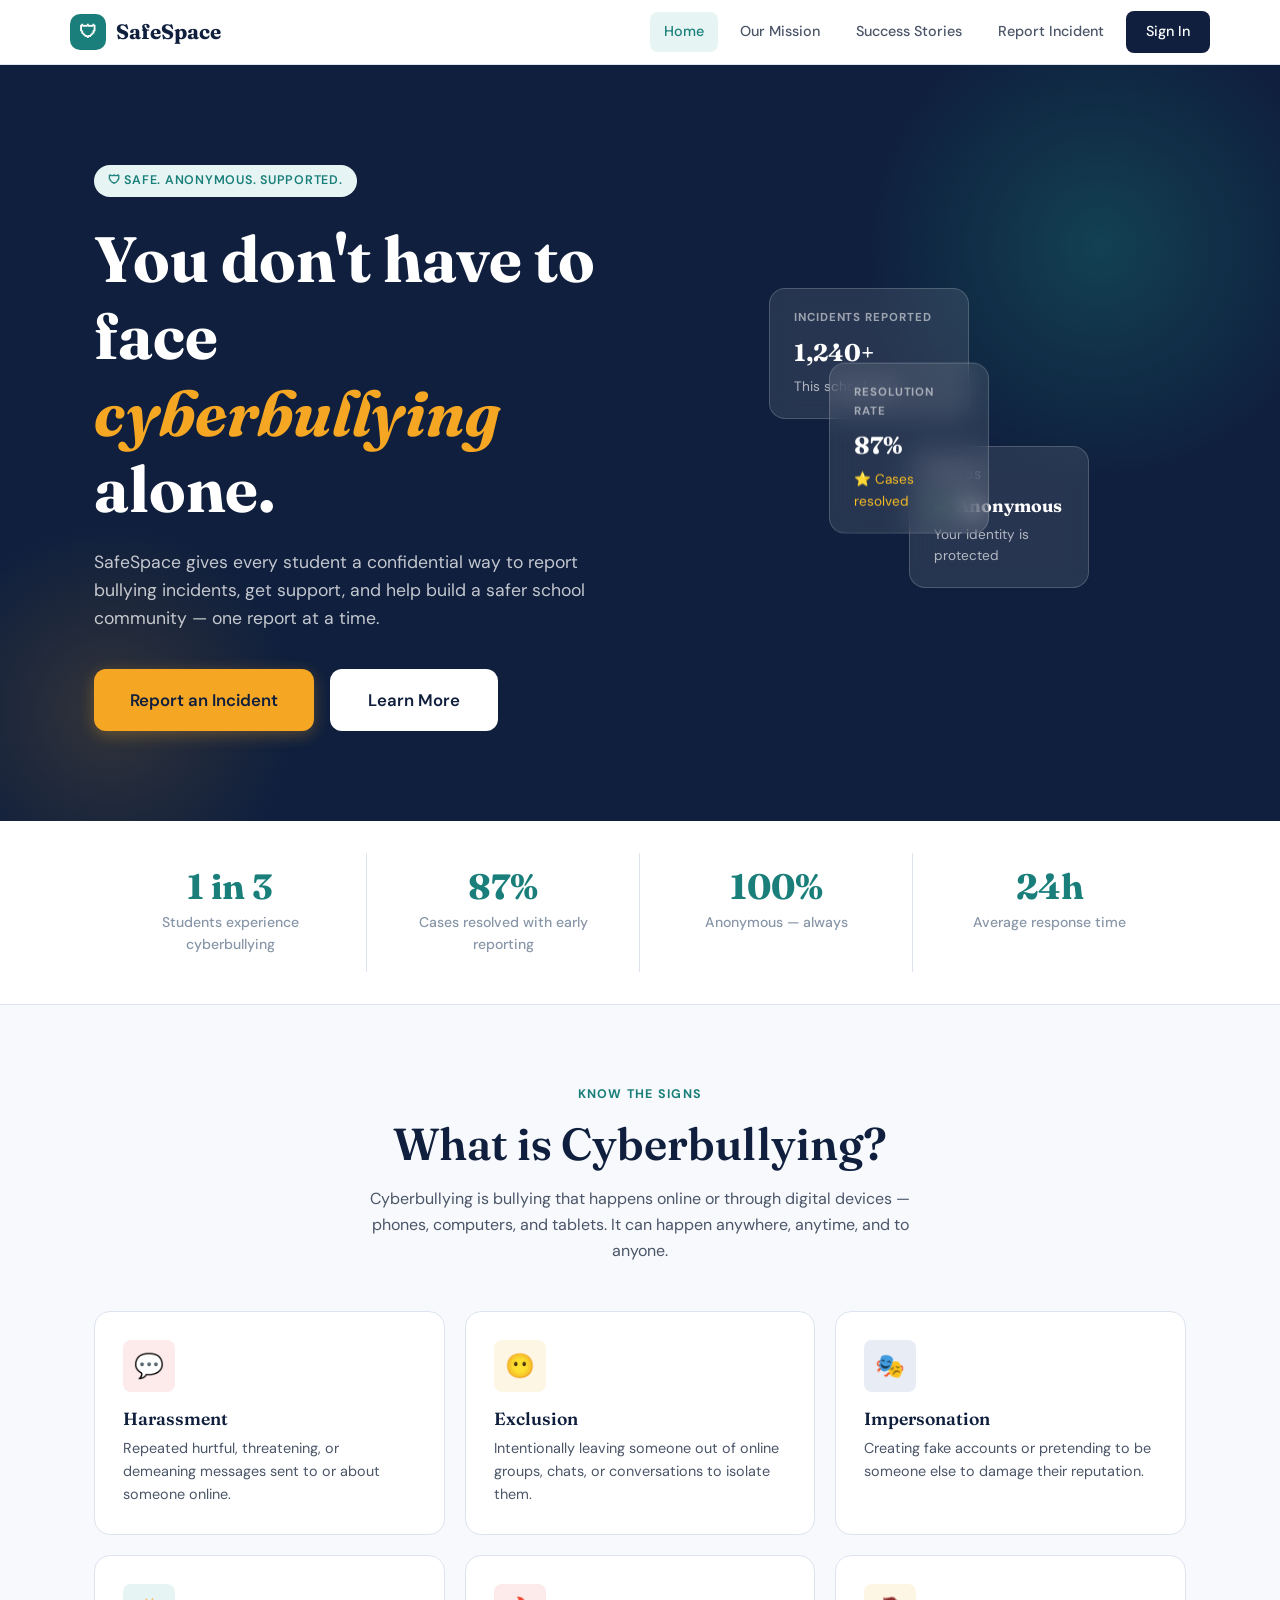
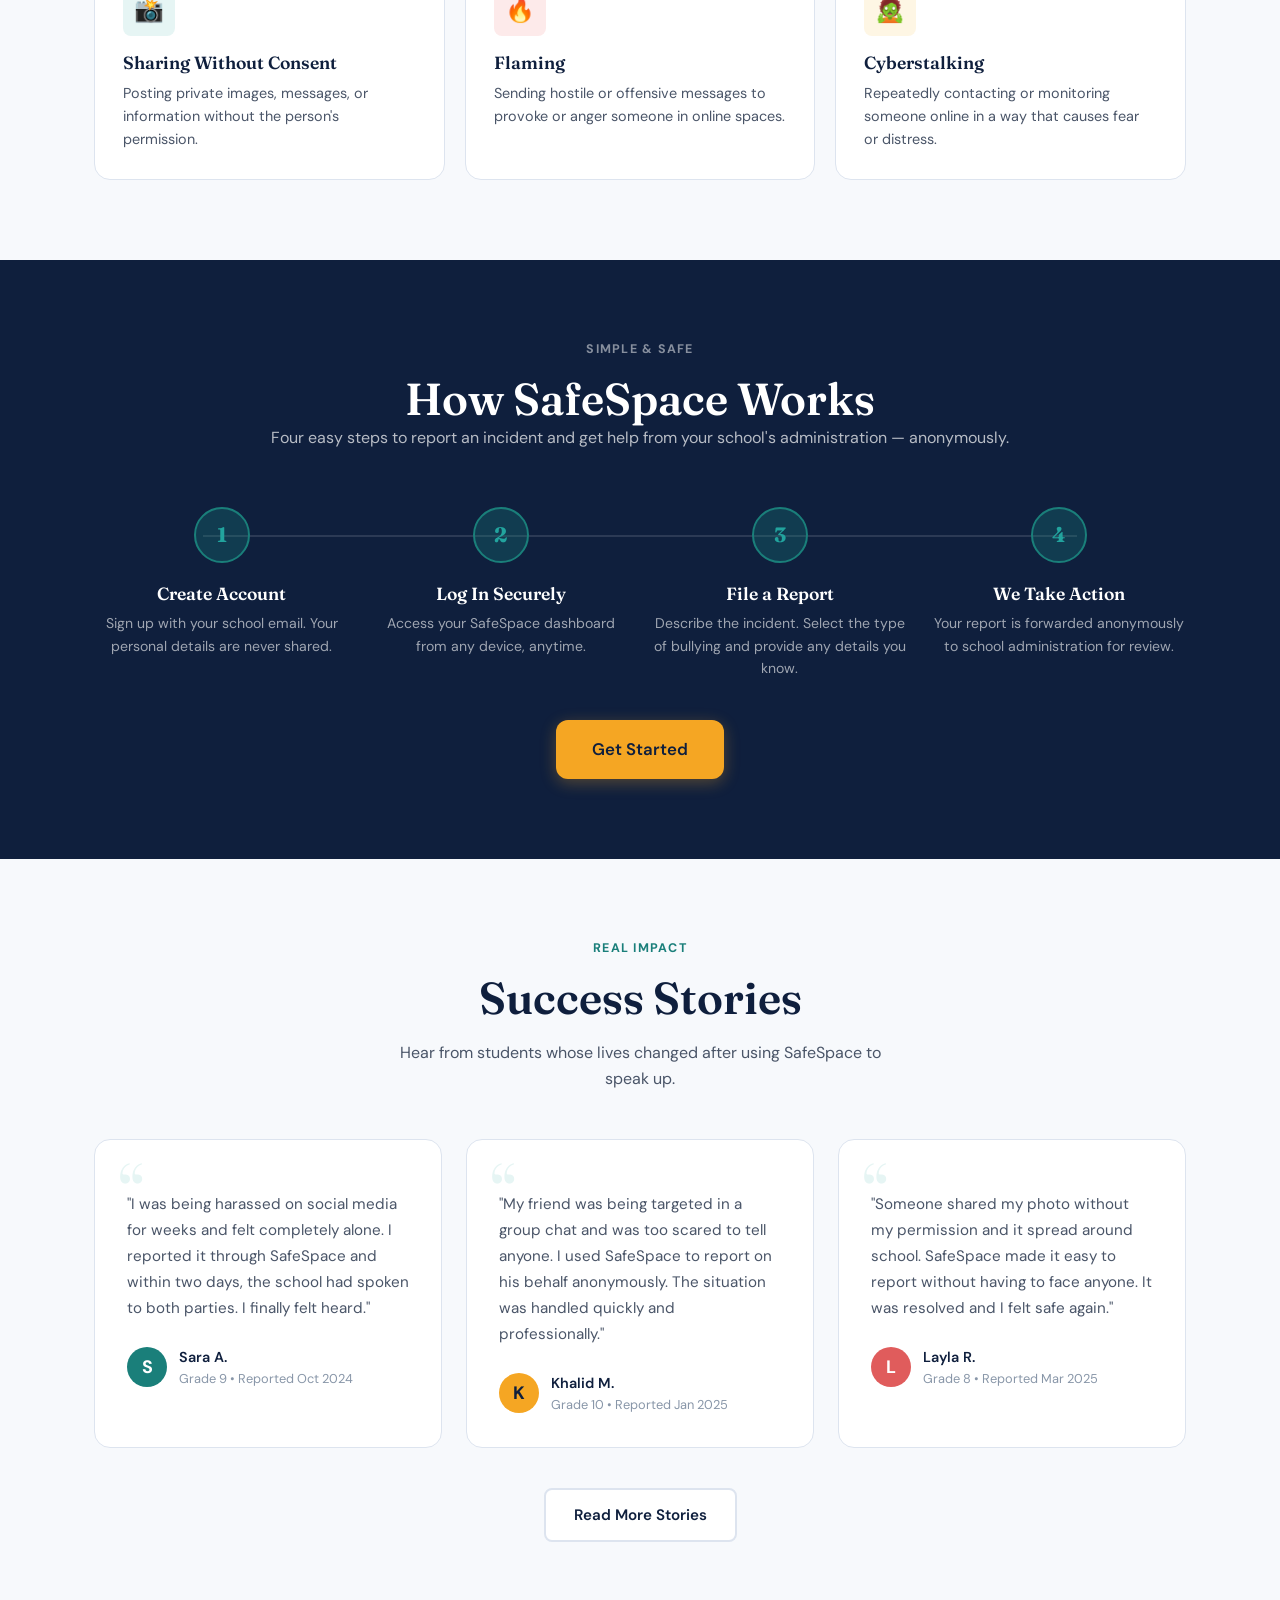
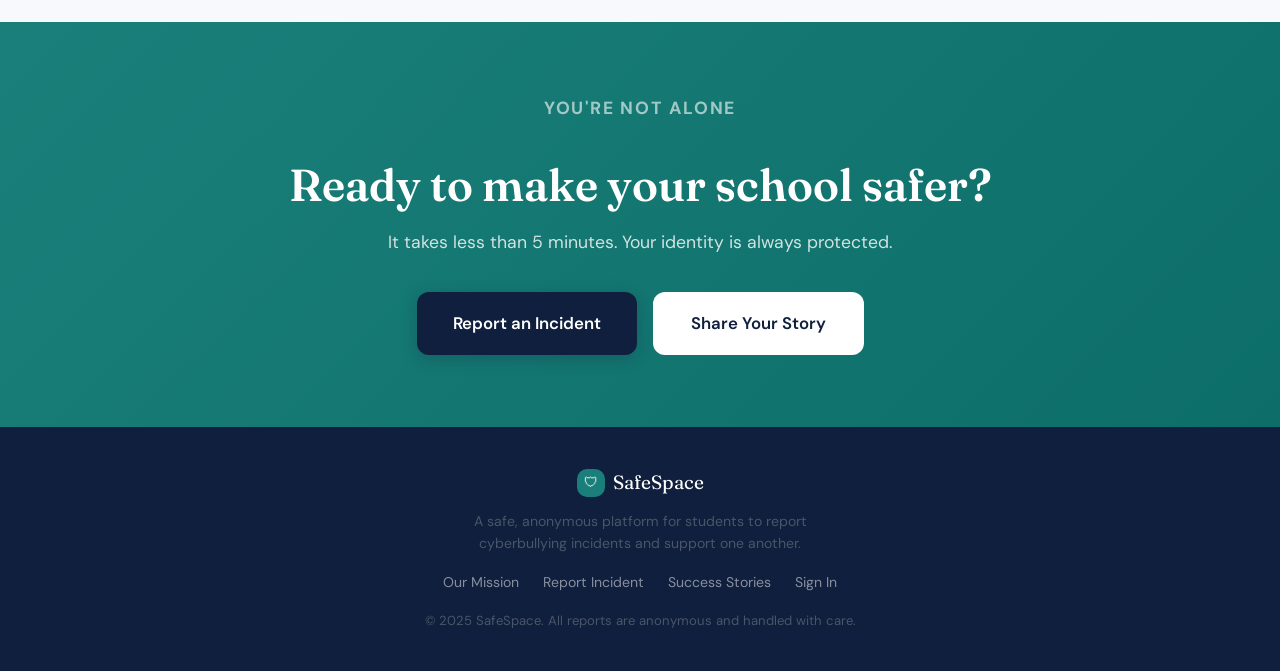
==== index.html @ 0e521f11 "first commit" ====
<!DOCTYPE html>
<html lang="en">
<head>
  <meta charset="UTF-8" />
  <meta name="viewport" content="width=device-width, initial-scale=1.0" />
  <title>SafeSpace — Stand Up. Speak Out.</title>
  <link rel="stylesheet" href="styles/main.css" />
</head>
<body>

  <!-- ── Navbar ── -->
  <nav class="navbar">
    <div class="nav-inner">
      <a href="index.html" class="nav-logo">
        <div class="logo-icon">🛡</div>
        SafeSpace
      </a>
      <div class="nav-links">
        <a href="index.html" class="active">Home</a>
        <a href="pages/mission.html">Our Mission</a>
        <a href="pages/stories.html">Success Stories</a>
        <a href="pages/report.html">Report Incident</a>
        <a href="pages/login.html" class="nav-cta">Sign In</a>
      </div>
    </div>
  </nav>

  <!-- ── Hero ── -->
  <section class="hero">
    <div class="container">
      <div class="hero-inner">
        <div class="hero-content fade-in">
          <div class="tag tag-teal mb-md">🛡 Safe. Anonymous. Supported.</div>
          <h1>You don't have to face <em>cyberbullying</em> alone.</h1>
          <p>SafeSpace gives every student a confidential way to report bullying incidents, get support, and help build a safer school community — one report at a time.</p>
          <div class="hero-btns">
            <a href="pages/login.html" class="btn btn-amber btn-lg">Report an Incident</a>
            <a href="pages/mission.html" class="btn btn-secondary btn-lg" style="border-color:rgba(255,255,255,0.3);">Learn More</a>
          </div>
        </div>

        <div class="hero-visual">
          <div class="hero-card-stack">
            <div class="floating-card">
              <div class="fc-label">Incidents Reported</div>
              <div class="fc-value">1,240+</div>
              <div class="fc-sub">This school year</div>
            </div>
            <div class="floating-card">
              <div class="fc-label">Status</div>
              <div class="fc-value" style="font-size:1.1rem; display:flex; align-items:center; gap:8px;">
                <span class="fc-dot" style="background:#4ade80;"></span> Anonymous
              </div>
              <div class="fc-sub">Your identity is protected</div>
            </div>
            <div class="floating-card">
              <div class="fc-label">Resolution Rate</div>
              <div class="fc-value">87%</div>
              <div class="fc-sub" style="color:#fbbf24;">⭐ Cases resolved</div>
            </div>
          </div>
        </div>
      </div>
    </div>
  </section>

  <!-- ── Stats ── -->
  <div class="stats-row">
    <div class="container">
      <div class="stats-inner">
        <div class="stat-item">
          <div class="stat-number">1 in 3</div>
          <div class="stat-label">Students experience cyberbullying</div>
        </div>
        <div class="stat-item">
          <div class="stat-number">87%</div>
          <div class="stat-label">Cases resolved with early reporting</div>
        </div>
        <div class="stat-item">
          <div class="stat-number">100%</div>
          <div class="stat-label">Anonymous — always</div>
        </div>
        <div class="stat-item">
          <div class="stat-number">24h</div>
          <div class="stat-label">Average response time</div>
        </div>
      </div>
    </div>
  </div>

  <!-- ── What Is Cyberbullying ── -->
  <section class="section what-is">
    <div class="container">
      <div class="text-center">
        <p class="section-label">Know the Signs</p>
        <h2>What is Cyberbullying?</h2>
        <p style="max-width: 560px; margin: 16px auto 0;">Cyberbullying is bullying that happens online or through digital devices — phones, computers, and tablets. It can happen anywhere, anytime, and to anyone.</p>
      </div>

      <div class="types-grid">
        <div class="type-card">
          <div class="type-icon" style="background:#fdeaea;">💬</div>
          <h4>Harassment</h4>
          <p>Repeated hurtful, threatening, or demeaning messages sent to or about someone online.</p>
        </div>
        <div class="type-card">
          <div class="type-icon" style="background:#fef6e4;">😶</div>
          <h4>Exclusion</h4>
          <p>Intentionally leaving someone out of online groups, chats, or conversations to isolate them.</p>
        </div>
        <div class="type-card">
          <div class="type-icon" style="background:#e8ecf5;">🎭</div>
          <h4>Impersonation</h4>
          <p>Creating fake accounts or pretending to be someone else to damage their reputation.</p>
        </div>
        <div class="type-card">
          <div class="type-icon" style="background:#e6f5f4;">📸</div>
          <h4>Sharing Without Consent</h4>
          <p>Posting private images, messages, or information without the person's permission.</p>
        </div>
        <div class="type-card">
          <div class="type-icon" style="background:#fdeaea;">🔥</div>
          <h4>Flaming</h4>
          <p>Sending hostile or offensive messages to provoke or anger someone in online spaces.</p>
        </div>
        <div class="type-card">
          <div class="type-icon" style="background:#fef6e4;">🧟</div>
          <h4>Cyberstalking</h4>
          <p>Repeatedly contacting or monitoring someone online in a way that causes fear or distress.</p>
        </div>
      </div>
    </div>
  </section>

  <!-- ── How It Works ── -->
  <section class="section how-it-works">
    <div class="container">
      <div class="text-center">
        <p class="section-label" style="color: rgba(255,255,255,0.5);">Simple & Safe</p>
        <h2>How SafeSpace Works</h2>
        <p>Four easy steps to report an incident and get help from your school's administration — anonymously.</p>
      </div>

      <div class="steps-row">
        <div class="step">
          <div class="step-num">1</div>
          <h4>Create Account</h4>
          <p>Sign up with your school email. Your personal details are never shared.</p>
        </div>
        <div class="step">
          <div class="step-num">2</div>
          <h4>Log In Securely</h4>
          <p>Access your SafeSpace dashboard from any device, anytime.</p>
        </div>
        <div class="step">
          <div class="step-num">3</div>
          <h4>File a Report</h4>
          <p>Describe the incident. Select the type of bullying and provide any details you know.</p>
        </div>
        <div class="step">
          <div class="step-num">4</div>
          <h4>We Take Action</h4>
          <p>Your report is forwarded anonymously to school administration for review.</p>
        </div>
      </div>

      <div class="text-center mt-lg">
        <a href="pages/login.html" class="btn btn-amber btn-lg">Get Started</a>
      </div>
    </div>
  </section>

  <!-- ── Success Stories ── -->
  <section class="section stories-section">
    <div class="container">
      <div class="text-center">
        <p class="section-label">Real Impact</p>
        <h2>Success Stories</h2>
        <p style="max-width:520px; margin: 16px auto 0;">Hear from students whose lives changed after using SafeSpace to speak up.</p>
      </div>

      <div class="story-cards">
        <div class="story-card">
          <div class="story-text">
            "I was being harassed on social media for weeks and felt completely alone. I reported it through SafeSpace and within two days, the school had spoken to both parties. I finally felt heard."
          </div>
          <div class="story-author">
            <div class="author-avatar" style="background: var(--teal);">S</div>
            <div>
              <div class="author-name">Sara A.</div>
              <div class="author-grade">Grade 9 • Reported Oct 2024</div>
            </div>
          </div>
        </div>

        <div class="story-card">
          <div class="story-text">
            "My friend was being targeted in a group chat and was too scared to tell anyone. I used SafeSpace to report on his behalf anonymously. The situation was handled quickly and professionally."
          </div>
          <div class="story-author">
            <div class="author-avatar" style="background: var(--amber); color: var(--navy);">K</div>
            <div>
              <div class="author-name">Khalid M.</div>
              <div class="author-grade">Grade 10 • Reported Jan 2025</div>
            </div>
          </div>
        </div>

        <div class="story-card">
          <div class="story-text">
            "Someone shared my photo without my permission and it spread around school. SafeSpace made it easy to report without having to face anyone. It was resolved and I felt safe again."
          </div>
          <div class="story-author">
            <div class="author-avatar" style="background: var(--coral);">L</div>
            <div>
              <div class="author-name">Layla R.</div>
              <div class="author-grade">Grade 8 • Reported Mar 2025</div>
            </div>
          </div>
        </div>
      </div>

      <div class="text-center mt-lg">
        <a href="pages/stories.html" class="btn btn-secondary">Read More Stories</a>
      </div>
    </div>
  </section>

  <!-- ── CTA ── -->
  <section class="cta-banner">
    <div class="container">
      <p class="section-label" style="color:rgba(255,255,255,0.6);">You're Not Alone</p>
      <h2>Ready to make your school safer?</h2>
      <p>It takes less than 5 minutes. Your identity is always protected.</p>
      <div style="display:flex; gap:16px; justify-content:center; flex-wrap:wrap;">
        <a href="pages/login.html" class="btn btn-navy btn-lg">Report an Incident</a>
        <a href="pages/stories.html" class="btn btn-secondary btn-lg" style="border-color:rgba(255,255,255,0.4);">Share Your Story</a>
      </div>
    </div>
  </section>

  <!-- ── Footer ── -->
  <footer class="footer">
    <div class="container">
      <div class="footer-logo">
        <div class="logo-icon" style="width:28px;height:28px;font-size:14px;">🛡</div>
        SafeSpace
      </div>
      <p style="font-size:0.88rem; max-width:380px; margin:8px auto 0;">A safe, anonymous platform for students to report cyberbullying incidents and support one another.</p>
      <div class="footer-links">
        <a href="pages/mission.html">Our Mission</a>
        <a href="pages/report.html">Report Incident</a>
        <a href="pages/stories.html">Success Stories</a>
        <a href="pages/login.html">Sign In</a>
      </div>
      <p class="footer-copy">© 2025 SafeSpace. All reports are anonymous and handled with care.</p>
    </div>
  </footer>

</body>
</html>
---- styles/main.css ----
/* =========================================
   SafeSpace — Main Stylesheet
   ========================================= */

@import url('https://fonts.googleapis.com/css2?family=Fraunces:ital,opsz,wght@0,9..144,300;0,9..144,600;0,9..144,700;1,9..144,400&family=DM+Sans:wght@300;400;500;600&display=swap');

/* ── CSS Variables ── */
:root {
  --navy:       #0f1f3d;
  --navy-mid:   #162847;
  --teal:       #1a7f7a;
  --teal-light: #22a49e;
  --teal-pale:  #e6f5f4;
  --amber:      #f5a623;
  --amber-pale: #fef6e4;
  --coral:      #e05c5c;
  --white:      #ffffff;
  --off-white:  #f7f9fc;
  --text-dark:  #0f1f3d;
  --text-mid:   #4a5568;
  --text-light: #8896a8;
  --border:     #dde4ef;
  --shadow-sm:  0 2px 8px rgba(15,31,61,0.08);
  --shadow-md:  0 8px 32px rgba(15,31,61,0.12);
  --shadow-lg:  0 20px 60px rgba(15,31,61,0.16);
  --radius-sm:  8px;
  --radius-md:  16px;
  --radius-lg:  24px;
  --radius-xl:  40px;
  --transition: all 0.25s cubic-bezier(0.4, 0, 0.2, 1);
}

/* ── Reset & Base ── */
*, *::before, *::after { box-sizing: border-box; margin: 0; padding: 0; }

html { scroll-behavior: smooth; }

body {
  font-family: 'DM Sans', sans-serif;
  background: var(--off-white);
  color: var(--text-dark);
  line-height: 1.6;
  min-height: 100vh;
  -webkit-font-smoothing: antialiased;
}

img { max-width: 100%; display: block; }
a  { text-decoration: none; color: inherit; }
ul { list-style: none; }

/* ── Typography ── */
h1, h2, h3, h4 {
  font-family: 'Fraunces', serif;
  line-height: 1.2;
  color: var(--navy);
}

h1 { font-size: clamp(2.4rem, 5vw, 4rem); font-weight: 700; }
h2 { font-size: clamp(1.8rem, 3.5vw, 2.8rem); font-weight: 600; }
h3 { font-size: clamp(1.2rem, 2.5vw, 1.6rem); font-weight: 600; }
h4 { font-size: 1.1rem; font-weight: 600; }
p  { color: var(--text-mid); font-size: 1rem; }

.italic { font-style: italic; }
.accent { color: var(--teal); }
.amber  { color: var(--amber); }

/* ── Layout Utilities ── */
.container {
  max-width: 1140px;
  margin: 0 auto;
  padding: 0 24px;
}

.section { padding: 80px 0; }
.section-sm { padding: 48px 0; }

.flex { display: flex; }
.flex-center { display: flex; align-items: center; justify-content: center; }
.flex-between { display: flex; align-items: center; justify-content: space-between; }
.gap-sm { gap: 12px; }
.gap-md { gap: 24px; }
.gap-lg { gap: 40px; }

.grid-2 { display: grid; grid-template-columns: repeat(2, 1fr); gap: 32px; }
.grid-3 { display: grid; grid-template-columns: repeat(3, 1fr); gap: 28px; }

.text-center { text-align: center; }
.mt-sm { margin-top: 12px; }
.mt-md { margin-top: 24px; }
.mt-lg { margin-top: 40px; }
.mb-md { margin-bottom: 24px; }

/* ── Navbar ── */
.navbar {
  position: sticky;
  top: 0;
  z-index: 100;
  background: rgba(255,255,255,0.92);
  backdrop-filter: blur(16px);
  border-bottom: 1px solid var(--border);
  padding: 0 24px;
}

.nav-inner {
  max-width: 1140px;
  margin: 0 auto;
  height: 64px;
  display: flex;
  align-items: center;
  justify-content: space-between;
}

.nav-logo {
  display: flex;
  align-items: center;
  gap: 10px;
  font-family: 'Fraunces', serif;
  font-size: 1.3rem;
  font-weight: 700;
  color: var(--navy);
}

.logo-icon {
  width: 36px;
  height: 36px;
  background: var(--teal);
  border-radius: 10px;
  display: flex;
  align-items: center;
  justify-content: center;
  color: white;
  font-size: 18px;
}

.nav-links {
  display: flex;
  align-items: center;
  gap: 8px;
}

.nav-links a {
  font-size: 0.9rem;
  font-weight: 500;
  color: var(--text-mid);
  padding: 8px 14px;
  border-radius: var(--radius-sm);
  transition: var(--transition);
}

.nav-links a:hover,
.nav-links a.active {
  color: var(--teal);
  background: var(--teal-pale);
}

.nav-cta {
  background: var(--navy) !important;
  color: var(--white) !important;
  padding: 9px 20px !important;
  border-radius: var(--radius-sm) !important;
}

.nav-cta:hover {
  background: var(--teal) !important;
  color: var(--white) !important;
}

/* ── Buttons ── */
.btn {
  display: inline-flex;
  align-items: center;
  gap: 8px;
  font-family: 'DM Sans', sans-serif;
  font-size: 0.95rem;
  font-weight: 600;
  padding: 13px 28px;
  border-radius: var(--radius-sm);
  border: none;
  cursor: pointer;
  transition: var(--transition);
  text-decoration: none;
  white-space: nowrap;
}

.btn-primary {
  background: var(--teal);
  color: var(--white);
  box-shadow: 0 4px 16px rgba(26,127,122,0.3);
}

.btn-primary:hover {
  background: var(--teal-light);
  transform: translateY(-2px);
  box-shadow: 0 8px 24px rgba(26,127,122,0.35);
}

.btn-secondary {
  background: var(--white);
  color: var(--navy);
  border: 2px solid var(--border);
}

.btn-secondary:hover {
  border-color: var(--teal);
  color: var(--teal);
  transform: translateY(-2px);
}

.btn-navy {
  background: var(--navy);
  color: var(--white);
  box-shadow: 0 4px 16px rgba(15,31,61,0.25);
}

.btn-navy:hover {
  background: #1a3260;
  transform: translateY(-2px);
}

.btn-amber {
  background: var(--amber);
  color: var(--navy);
  box-shadow: 0 4px 16px rgba(245,166,35,0.3);
}

.btn-amber:hover {
  background: #f0b940;
  transform: translateY(-2px);
}

.btn-lg {
  font-size: 1.05rem;
  padding: 16px 36px;
  border-radius: 12px;
}

.btn-full { width: 100%; justify-content: center; }

/* ── Cards ── */
.card {
  background: var(--white);
  border-radius: var(--radius-md);
  padding: 32px;
  box-shadow: var(--shadow-sm);
  border: 1px solid var(--border);
  transition: var(--transition);
}

.card:hover {
  box-shadow: var(--shadow-md);
  transform: translateY(-4px);
}

/* ── Tag / Badge ── */
.tag {
  display: inline-flex;
  align-items: center;
  gap: 6px;
  font-size: 0.78rem;
  font-weight: 600;
  letter-spacing: 0.06em;
  text-transform: uppercase;
  padding: 6px 14px;
  border-radius: 100px;
}

.tag-teal   { background: var(--teal-pale); color: var(--teal); }
.tag-amber  { background: var(--amber-pale); color: #b07800; }
.tag-navy   { background: #e8ecf5; color: var(--navy); }
.tag-coral  { background: #fdeaea; color: var(--coral); }

/* ── Section Labels ── */
.section-label {
  font-size: 0.78rem;
  font-weight: 700;
  letter-spacing: 0.1em;
  text-transform: uppercase;
  color: var(--teal);
  margin-bottom: 12px;
}

/* ── Hero ── */
.hero {
  background: var(--navy);
  position: relative;
  overflow: hidden;
  padding: 100px 0 90px;
  color: white;
}

.hero::before {
  content: '';
  position: absolute;
  top: -60px; right: -60px;
  width: 480px; height: 480px;
  background: radial-gradient(circle, rgba(26,127,122,0.35) 0%, transparent 70%);
  border-radius: 50%;
  pointer-events: none;
}

.hero::after {
  content: '';
  position: absolute;
  bottom: -80px; left: -80px;
  width: 380px; height: 380px;
  background: radial-gradient(circle, rgba(245,166,35,0.15) 0%, transparent 70%);
  border-radius: 50%;
  pointer-events: none;
}

.hero-inner {
  position: relative;
  z-index: 2;
  display: grid;
  grid-template-columns: 1fr 1fr;
  gap: 64px;
  align-items: center;
}

.hero h1 { color: white; margin-bottom: 20px; }
.hero h1 em { color: var(--amber); font-style: italic; }
.hero p   { color: rgba(255,255,255,0.75); font-size: 1.1rem; margin-bottom: 36px; }

.hero-btns { display: flex; gap: 16px; flex-wrap: wrap; }

.hero-visual {
  display: flex;
  justify-content: center;
  align-items: center;
}

.hero-card-stack {
  position: relative;
  width: 320px;
  height: 320px;
}

.floating-card {
  position: absolute;
  background: rgba(255,255,255,0.1);
  backdrop-filter: blur(12px);
  border: 1px solid rgba(255,255,255,0.18);
  border-radius: var(--radius-md);
  padding: 20px 24px;
  color: white;
  animation: float 4s ease-in-out infinite;
}

.floating-card:nth-child(1) {
  top: 0; left: 0; width: 200px;
  animation-delay: 0s;
}

.floating-card:nth-child(2) {
  bottom: 20px; right: 0; width: 180px;
  animation-delay: 1.5s;
}

.floating-card:nth-child(3) {
  top: 50%; left: 60px; width: 160px; transform: translateY(-50%);
  animation-delay: 0.8s;
}

@keyframes float {
  0%, 100% { transform: translateY(0); }
  50%       { transform: translateY(-12px); }
}

.floating-card:nth-child(3) {
  animation: float3 4s ease-in-out infinite 0.8s;
}
@keyframes float3 {
  0%, 100% { transform: translateY(-50%); }
  50%       { transform: translateY(calc(-50% - 12px)); }
}

.fc-label {
  font-size: 0.72rem;
  font-weight: 700;
  text-transform: uppercase;
  letter-spacing: 0.08em;
  color: rgba(255,255,255,0.55);
  margin-bottom: 6px;
}

.fc-value {
  font-family: 'Fraunces', serif;
  font-size: 1.5rem;
  font-weight: 700;
  color: white;
}

.fc-sub {
  font-size: 0.85rem;
  color: rgba(255,255,255,0.65);
  margin-top: 4px;
}

.fc-dot {
  display: inline-block;
  width: 8px; height: 8px;
  border-radius: 50%;
  margin-right: 6px;
}

/* ── Stats Row ── */
.stats-row {
  background: white;
  border-bottom: 1px solid var(--border);
  padding: 32px 0;
}

.stats-inner {
  display: grid;
  grid-template-columns: repeat(4, 1fr);
  gap: 0;
}

.stat-item {
  text-align: center;
  padding: 16px 24px;
  border-right: 1px solid var(--border);
}

.stat-item:last-child { border-right: none; }

.stat-number {
  font-family: 'Fraunces', serif;
  font-size: 2.2rem;
  font-weight: 700;
  color: var(--teal);
  line-height: 1;
  margin-bottom: 6px;
}

.stat-label {
  font-size: 0.88rem;
  color: var(--text-light);
  font-weight: 500;
}

/* ── What Is Section ── */
.what-is {
  background: var(--off-white);
}

.types-grid {
  display: grid;
  grid-template-columns: repeat(3, 1fr);
  gap: 20px;
  margin-top: 48px;
}

.type-card {
  background: white;
  border-radius: var(--radius-md);
  padding: 28px;
  border: 1px solid var(--border);
  transition: var(--transition);
}

.type-card:hover {
  border-color: var(--teal);
  box-shadow: var(--shadow-md);
  transform: translateY(-4px);
}

.type-icon {
  width: 52px; height: 52px;
  border-radius: var(--radius-sm);
  display: flex;
  align-items: center;
  justify-content: center;
  font-size: 24px;
  margin-bottom: 16px;
}

.type-card h4 { margin-bottom: 8px; }
.type-card p  { font-size: 0.9rem; }

/* ── How It Works ── */
.how-it-works { background: var(--navy); color: white; }
.how-it-works h2 { color: white; }
.how-it-works p  { color: rgba(255,255,255,0.7); }

.steps-row {
  display: grid;
  grid-template-columns: repeat(4, 1fr);
  gap: 24px;
  margin-top: 56px;
  position: relative;
}

.steps-row::before {
  content: '';
  position: absolute;
  top: 28px; left: 10%; right: 10%;
  height: 2px;
  background: rgba(255,255,255,0.12);
  z-index: 0;
}

.step {
  text-align: center;
  position: relative;
  z-index: 1;
}

.step-num {
  width: 56px; height: 56px;
  border-radius: 50%;
  background: rgba(26,127,122,0.3);
  border: 2px solid var(--teal);
  display: flex;
  align-items: center;
  justify-content: center;
  font-family: 'Fraunces', serif;
  font-size: 1.3rem;
  font-weight: 700;
  color: var(--teal-light);
  margin: 0 auto 20px;
}

.step h4 { color: white; margin-bottom: 8px; }
.step p   { font-size: 0.88rem; color: rgba(255,255,255,0.6); }

/* ── Success Stories ── */
.stories-section { background: var(--off-white); }

.story-cards {
  display: grid;
  grid-template-columns: repeat(3, 1fr);
  gap: 24px;
  margin-top: 48px;
}

.story-card {
  background: white;
  border-radius: var(--radius-md);
  padding: 32px;
  border: 1px solid var(--border);
  transition: var(--transition);
  position: relative;
}

.story-card:hover { box-shadow: var(--shadow-md); transform: translateY(-4px); }

.story-card::before {
  content: '\201C';
  position: absolute;
  top: 16px; left: 24px;
  font-family: 'Fraunces', serif;
  font-size: 5rem;
  line-height: 1;
  color: var(--teal-pale);
  pointer-events: none;
}

.story-text {
  font-size: 0.95rem;
  color: var(--text-mid);
  margin: 20px 0 24px;
  position: relative;
  z-index: 1;
  line-height: 1.7;
}

.story-author {
  display: flex;
  align-items: center;
  gap: 12px;
}

.author-avatar {
  width: 40px; height: 40px;
  border-radius: 50%;
  display: flex;
  align-items: center;
  justify-content: center;
  font-size: 18px;
  font-weight: 700;
  color: white;
  flex-shrink: 0;
}

.author-name {
  font-weight: 600;
  font-size: 0.9rem;
  color: var(--navy);
}

.author-grade {
  font-size: 0.8rem;
  color: var(--text-light);
}

/* ── CTA Banner ── */
.cta-banner {
  background: linear-gradient(135deg, var(--teal) 0%, #0d6e69 100%);
  padding: 72px 0;
  text-align: center;
  color: white;
}

.cta-banner h2 { color: white; margin-bottom: 16px; }
.cta-banner p  { color: rgba(255,255,255,0.8); font-size: 1.1rem; margin-bottom: 36px; }

/* ── Footer ── */
.footer {
  background: var(--navy);
  color: rgba(255,255,255,0.55);
  padding: 40px 0;
  text-align: center;
}

.footer-logo {
  font-family: 'Fraunces', serif;
  font-size: 1.2rem;
  color: white;
  margin-bottom: 12px;
  display: flex;
  align-items: center;
  justify-content: center;
  gap: 8px;
}

.footer-links {
  display: flex;
  justify-content: center;
  gap: 24px;
  margin: 16px 0;
}

.footer-links a {
  font-size: 0.88rem;
  color: rgba(255,255,255,0.5);
  transition: var(--transition);
}

.footer-links a:hover { color: var(--teal-light); }

.footer-copy {
  font-size: 0.82rem;
  margin-top: 8px;
}

/* ── Forms (shared) ── */
.form-page {
  min-height: 100vh;
  background: var(--off-white);
}

.form-wrapper {
  max-width: 600px;
  margin: 0 auto;
  padding: 60px 24px 80px;
}

.form-header { text-align: center; margin-bottom: 40px; }
.form-header .section-label { display: block; margin-bottom: 8px; }
.form-header h1 { font-size: clamp(1.8rem, 4vw, 2.4rem); margin-bottom: 12px; }
.form-header p  { font-size: 1rem; max-width: 420px; margin: 0 auto; }

.form-card {
  background: white;
  border-radius: var(--radius-lg);
  padding: 40px;
  box-shadow: var(--shadow-md);
  border: 1px solid var(--border);
}

.form-group { margin-bottom: 24px; }

.form-group label {
  display: block;
  font-size: 0.88rem;
  font-weight: 600;
  color: var(--navy);
  margin-bottom: 8px;
  letter-spacing: 0.01em;
}

.form-group label .req { color: var(--coral); margin-left: 3px; }

.form-control {
  width: 100%;
  padding: 12px 16px;
  border: 1.5px solid var(--border);
  border-radius: var(--radius-sm);
  font-family: 'DM Sans', sans-serif;
  font-size: 0.95rem;
  color: var(--text-dark);
  background: var(--off-white);
  transition: var(--transition);
  outline: none;
  appearance: none;
}

.form-control:focus {
  border-color: var(--teal);
  background: white;
  box-shadow: 0 0 0 4px rgba(26,127,122,0.1);
}

.form-control::placeholder { color: var(--text-light); }

textarea.form-control {
  resize: vertical;
  min-height: 120px;
  line-height: 1.6;
}

select.form-control { cursor: pointer; }

.form-row { display: grid; grid-template-columns: 1fr 1fr; gap: 20px; }

/* ── Checkbox Group ── */
.checkbox-group { display: flex; flex-direction: column; gap: 10px; }

.checkbox-item {
  display: flex;
  align-items: center;
  gap: 12px;
  padding: 12px 16px;
  border: 1.5px solid var(--border);
  border-radius: var(--radius-sm);
  cursor: pointer;
  transition: var(--transition);
  user-select: none;
}

.checkbox-item:hover { border-color: var(--teal); background: var(--teal-pale); }
.checkbox-item.checked { border-color: var(--teal); background: var(--teal-pale); }

.checkbox-item input[type="checkbox"] { display: none; }

.checkmark {
  width: 20px; height: 20px;
  border: 2px solid var(--border);
  border-radius: 5px;
  flex-shrink: 0;
  display: flex;
  align-items: center;
  justify-content: center;
  transition: var(--transition);
  font-size: 12px;
  color: white;
}

.checkbox-item.checked .checkmark {
  background: var(--teal);
  border-color: var(--teal);
}

.checkbox-label {
  font-size: 0.92rem;
  font-weight: 500;
  color: var(--text-dark);
}

.checkbox-icon { font-size: 18px; }

/* ── Anonymous Notice ── */
.anon-notice {
  display: flex;
  align-items: flex-start;
  gap: 14px;
  background: var(--teal-pale);
  border: 1px solid rgba(26,127,122,0.2);
  border-radius: var(--radius-sm);
  padding: 16px 20px;
  margin-bottom: 28px;
}

.anon-icon {
  font-size: 22px;
  flex-shrink: 0;
  margin-top: 2px;
}

.anon-text {
  font-size: 0.88rem;
  color: var(--teal);
  line-height: 1.5;
}

.anon-text strong { color: var(--navy); }

/* ── Login Page ── */
.login-page {
  min-height: 100vh;
  background: var(--navy);
  display: flex;
  flex-direction: column;
}

.login-page .navbar {
  background: rgba(15,31,61,0.9);
  border-bottom: 1px solid rgba(255,255,255,0.1);
}

.login-page .nav-logo { color: white; }
.login-page .nav-links a { color: rgba(255,255,255,0.6); }
.login-page .nav-links a:hover { color: white; background: rgba(255,255,255,0.1); }

.login-bg {
  flex: 1;
  display: flex;
  align-items: center;
  justify-content: center;
  padding: 48px 24px;
  position: relative;
  overflow: hidden;
}

.login-bg::before {
  content: '';
  position: absolute;
  top: -100px; right: -100px;
  width: 500px; height: 500px;
  background: radial-gradient(circle, rgba(26,127,122,0.2) 0%, transparent 70%);
  border-radius: 50%;
}

.login-bg::after {
  content: '';
  position: absolute;
  bottom: -100px; left: -100px;
  width: 400px; height: 400px;
  background: radial-gradient(circle, rgba(245,166,35,0.1) 0%, transparent 70%);
  border-radius: 50%;
}

.login-box {
  position: relative;
  z-index: 2;
  width: 100%;
  max-width: 440px;
}

.login-card {
  background: white;
  border-radius: var(--radius-lg);
  padding: 44px 40px;
  box-shadow: var(--shadow-lg);
}

.login-logo {
  display: flex;
  align-items: center;
  justify-content: center;
  gap: 10px;
  font-family: 'Fraunces', serif;
  font-size: 1.4rem;
  font-weight: 700;
  color: var(--navy);
  margin-bottom: 6px;
}

.login-card h2 {
  font-size: 1.5rem;
  margin-bottom: 8px;
  margin-top: 20px;
}

.login-card > p {
  font-size: 0.9rem;
  margin-bottom: 28px;
}

.password-wrapper { position: relative; }

.password-wrapper .form-control { padding-right: 48px; }

.toggle-pw {
  position: absolute;
  right: 14px; top: 50%;
  transform: translateY(-50%);
  background: none; border: none;
  cursor: pointer; font-size: 18px; color: var(--text-light);
  transition: var(--transition);
}

.toggle-pw:hover { color: var(--teal); }

.form-options {
  display: flex;
  align-items: center;
  justify-content: space-between;
  margin-bottom: 24px;
}

.remember {
  display: flex;
  align-items: center;
  gap: 8px;
  font-size: 0.88rem;
  color: var(--text-mid);
  cursor: pointer;
}

.remember input { accent-color: var(--teal); }

.forgot-link {
  font-size: 0.88rem;
  color: var(--teal);
  font-weight: 500;
  transition: var(--transition);
}

.forgot-link:hover { color: var(--navy); }

.divider {
  display: flex;
  align-items: center;
  gap: 12px;
  margin: 20px 0;
}

.divider::before,
.divider::after {
  content: '';
  flex: 1;
  height: 1px;
  background: var(--border);
}

.divider span {
  font-size: 0.82rem;
  color: var(--text-light);
  font-weight: 500;
}

.login-footer {
  text-align: center;
  margin-top: 20px;
  font-size: 0.88rem;
  color: var(--text-light);
}

.login-footer a { color: var(--teal); font-weight: 600; }

.privacy-note {
  text-align: center;
  margin-top: 28px;
  font-size: 0.8rem;
  color: rgba(255,255,255,0.35);
  display: flex;
  align-items: center;
  justify-content: center;
  gap: 6px;
}

/* ── Page Header (for inner pages) ── */
.page-header {
  background: var(--navy);
  padding: 60px 0 52px;
  color: white;
  text-align: center;
  position: relative;
  overflow: hidden;
}

.page-header::before {
  content: '';
  position: absolute;
  top: -40px; right: -40px;
  width: 280px; height: 280px;
  background: radial-gradient(circle, rgba(26,127,122,0.3) 0%, transparent 70%);
  border-radius: 50%;
}

.page-header .section-label { color: rgba(255,255,255,0.5); margin-bottom: 10px; display: block; }
.page-header h1 { color: white; font-size: clamp(1.8rem, 4vw, 2.8rem); margin-bottom: 12px; }
.page-header p  { color: rgba(255,255,255,0.65); font-size: 1rem; max-width: 480px; margin: 0 auto; }

/* ── Mission Page ── */
.mission-intro { background: white; }

.mission-split {
  display: grid;
  grid-template-columns: 1fr 1fr;
  gap: 64px;
  align-items: center;
}

.mission-visual {
  background: var(--navy);
  border-radius: var(--radius-lg);
  padding: 40px;
  display: flex;
  flex-direction: column;
  gap: 16px;
}

.mission-stat-card {
  background: rgba(255,255,255,0.08);
  border: 1px solid rgba(255,255,255,0.12);
  border-radius: var(--radius-md);
  padding: 20px 24px;
  color: white;
}

.msn { font-family: 'Fraunces', serif; font-size: 2.2rem; font-weight: 700; color: var(--teal-light); }
.msl { font-size: 0.9rem; color: rgba(255,255,255,0.6); margin-top: 4px; }

.mission-values { background: var(--off-white); }
.values-grid { display: grid; grid-template-columns: repeat(2, 1fr); gap: 24px; margin-top: 48px; }

.value-card {
  background: white;
  border-radius: var(--radius-md);
  padding: 28px 32px;
  border: 1px solid var(--border);
  display: flex; gap: 20px; align-items: flex-start;
  transition: var(--transition);
}

.value-card:hover { box-shadow: var(--shadow-md); transform: translateY(-3px); }

.value-icon-wrap {
  width: 52px; height: 52px;
  border-radius: var(--radius-sm);
  background: var(--teal-pale);
  display: flex; align-items: center; justify-content: center;
  font-size: 24px; flex-shrink: 0;
}

.value-card h4 { margin-bottom: 6px; }
.value-card p  { font-size: 0.9rem; }

.team-section { background: white; }
.team-grid { display: grid; grid-template-columns: repeat(3, 1fr); gap: 28px; margin-top: 48px; }

.team-card {
  background: var(--off-white);
  border-radius: var(--radius-md);
  padding: 28px;
  text-align: center;
  border: 1px solid var(--border);
  transition: var(--transition);
}

.team-card:hover { box-shadow: var(--shadow-md); transform: translateY(-4px); }

.team-avatar {
  width: 72px; height: 72px;
  border-radius: 50%;
  display: flex; align-items: center; justify-content: center;
  font-size: 32px; margin: 0 auto 16px;
}

.team-card h4 { margin-bottom: 4px; }
.team-card .role { font-size: 0.85rem; color: var(--teal); font-weight: 600; margin-bottom: 10px; }
.team-card p { font-size: 0.88rem; }

/* ── Success / Confirmation ── */
.success-banner {
  background: linear-gradient(135deg, #e6f5f4 0%, #d0eeec 100%);
  border: 1px solid rgba(26,127,122,0.2);
  border-radius: var(--radius-md);
  padding: 32px;
  text-align: center;
  margin-bottom: 32px;
}

.success-icon { font-size: 48px; margin-bottom: 12px; }
.success-banner h3 { color: var(--teal); margin-bottom: 8px; }
.success-banner p  { font-size: 0.92rem; }

/* ── Responsive ── */
@media (max-width: 900px) {
  .hero-inner, .mission-split { grid-template-columns: 1fr; }
  .hero-visual { display: none; }
  .types-grid, .story-cards, .team-grid { grid-template-columns: repeat(2, 1fr); }
  .steps-row, .stats-inner { grid-template-columns: repeat(2, 1fr); }
  .steps-row::before { display: none; }
  .stat-item { border-right: none; border-bottom: 1px solid var(--border); }
  .values-grid { grid-template-columns: 1fr; }
  .grid-2 { grid-template-columns: 1fr; }
}

@media (max-width: 600px) {
  .types-grid, .story-cards, .team-grid { grid-template-columns: 1fr; }
  .form-row { grid-template-columns: 1fr; }
  .form-card, .login-card { padding: 28px 20px; }
  .nav-links { display: none; }
  .hero-btns { flex-direction: column; }
  .hero-btns .btn { width: 100%; justify-content: center; }
  .stats-inner { grid-template-columns: repeat(2, 1fr); }
}

/* ── Animations ── */
@keyframes fadeInUp {
  from { opacity: 0; transform: translateY(24px); }
  to   { opacity: 1; transform: translateY(0); }
}

.fade-in { animation: fadeInUp 0.6s ease forwards; }
.delay-1 { animation-delay: 0.1s; opacity: 0; }
.delay-2 { animation-delay: 0.2s; opacity: 0; }
.delay-3 { animation-delay: 0.3s; opacity: 0; }
.delay-4 { animation-delay: 0.4s; opacity: 0; }
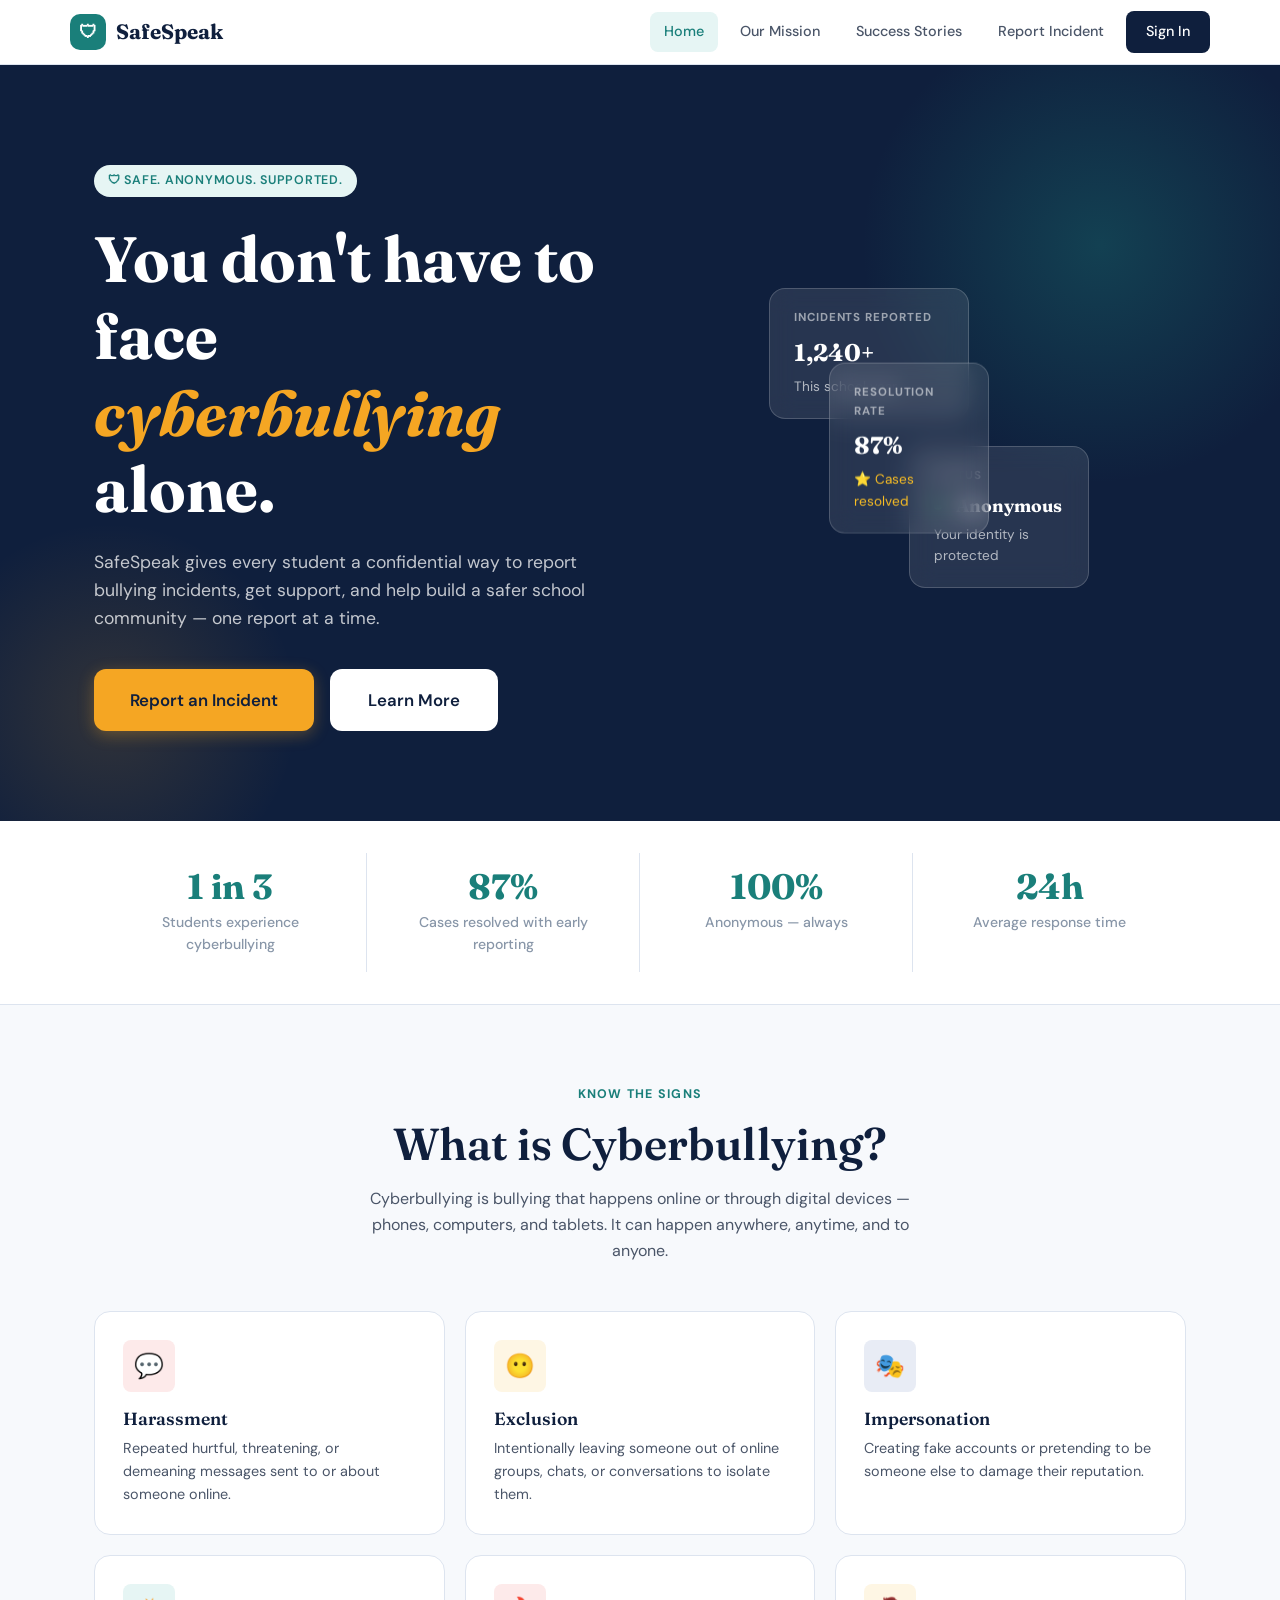
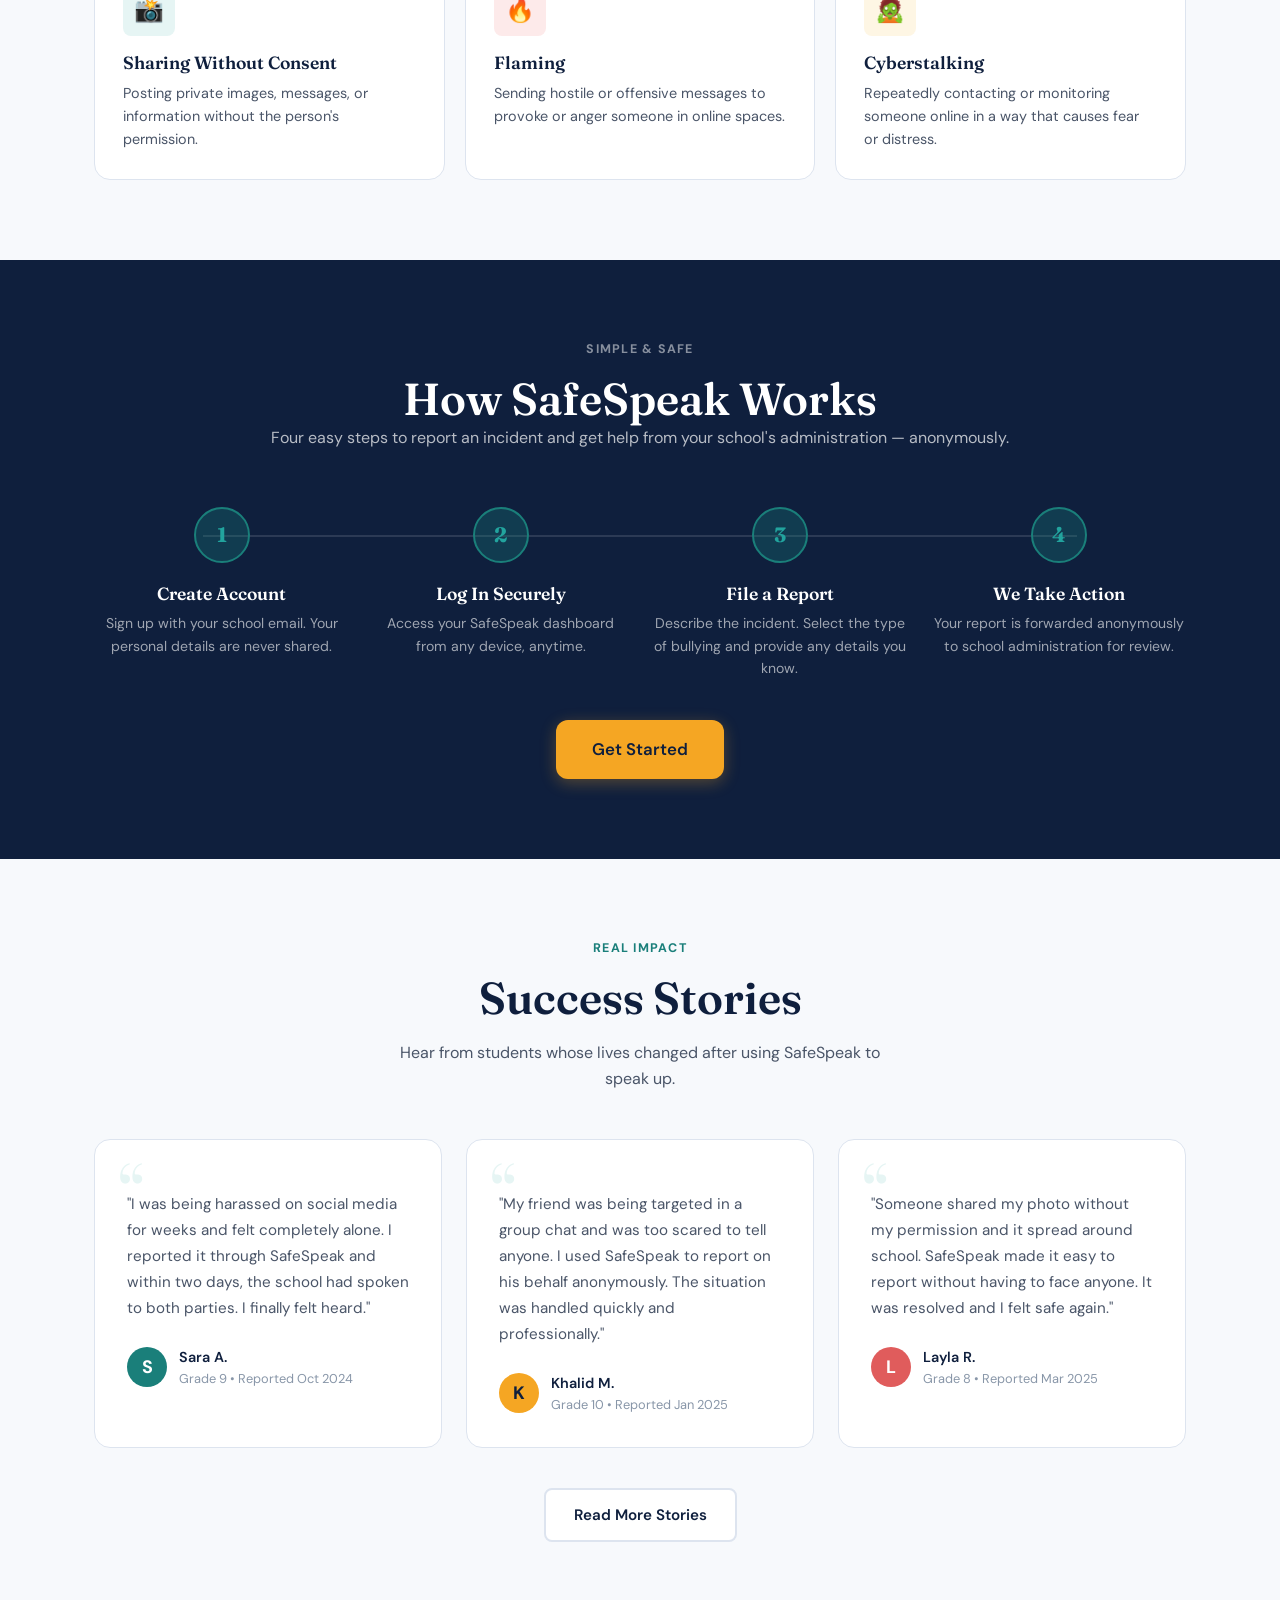
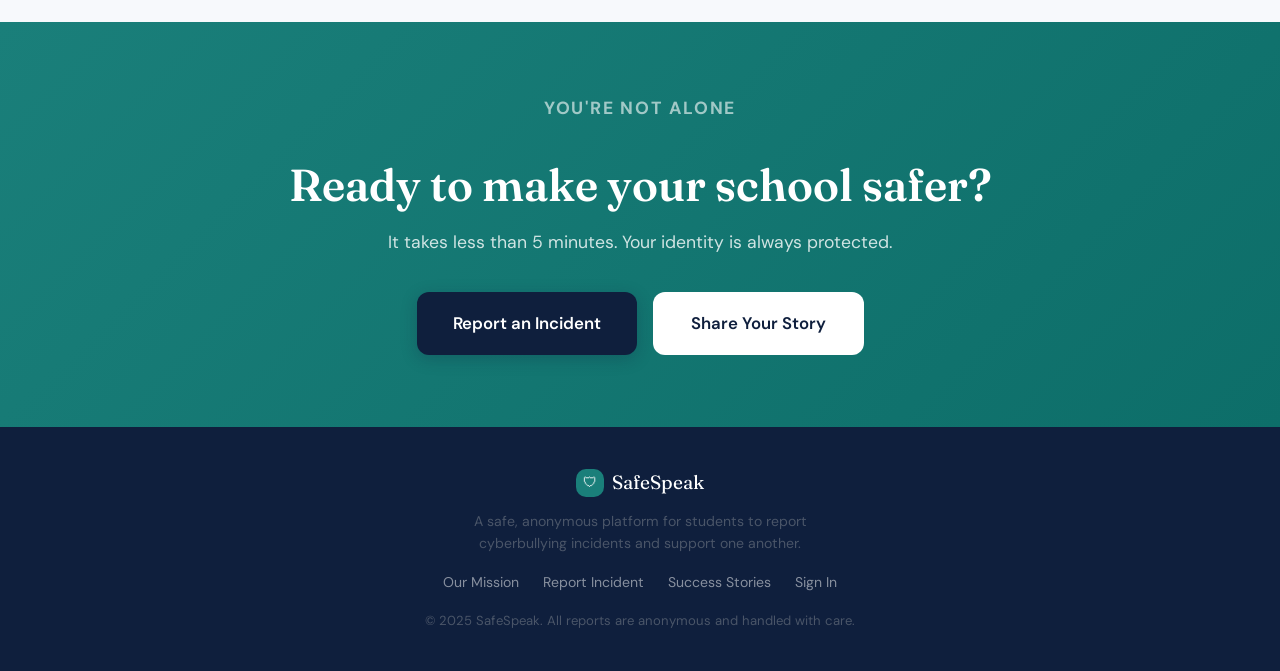
==== commit 62382dda: "Change title from SafeSpace to SafeSpeak" ====
--- a/index.html
+++ b/index.html
@@ -3,7 +3,7 @@
 <head>
   <meta charset="UTF-8" />
   <meta name="viewport" content="width=device-width, initial-scale=1.0" />
-  <title>SafeSpace — Stand Up. Speak Out.</title>
+  <title>SafeSpeak — Stand Up. Speak Out.</title>
   <link rel="stylesheet" href="styles/main.css" />
 </head>
 <body>
@@ -13,7 +13,7 @@
     <div class="nav-inner">
       <a href="index.html" class="nav-logo">
         <div class="logo-icon">🛡</div>
-        SafeSpace
+        SafeSpeak
       </a>
       <div class="nav-links">
         <a href="index.html" class="active">Home</a>
@@ -32,7 +32,7 @@
         <div class="hero-content fade-in">
           <div class="tag tag-teal mb-md">🛡 Safe. Anonymous. Supported.</div>
           <h1>You don't have to face <em>cyberbullying</em> alone.</h1>
-          <p>SafeSpace gives every student a confidential way to report bullying incidents, get support, and help build a safer school community — one report at a time.</p>
+          <p>SafeSpeak gives every student a confidential way to report bullying incidents, get support, and help build a safer school community — one report at a time.</p>
           <div class="hero-btns">
             <a href="pages/login.html" class="btn btn-amber btn-lg">Report an Incident</a>
             <a href="pages/mission.html" class="btn btn-secondary btn-lg" style="border-color:rgba(255,255,255,0.3);">Learn More</a>
@@ -137,7 +137,7 @@
     <div class="container">
       <div class="text-center">
         <p class="section-label" style="color: rgba(255,255,255,0.5);">Simple & Safe</p>
-        <h2>How SafeSpace Works</h2>
+        <h2>How SafeSpeak Works</h2>
         <p>Four easy steps to report an incident and get help from your school's administration — anonymously.</p>
       </div>
 
@@ -150,7 +150,7 @@
         <div class="step">
           <div class="step-num">2</div>
           <h4>Log In Securely</h4>
-          <p>Access your SafeSpace dashboard from any device, anytime.</p>
+          <p>Access your SafeSpeak dashboard from any device, anytime.</p>
         </div>
         <div class="step">
           <div class="step-num">3</div>
@@ -176,13 +176,13 @@
       <div class="text-center">
         <p class="section-label">Real Impact</p>
         <h2>Success Stories</h2>
-        <p style="max-width:520px; margin: 16px auto 0;">Hear from students whose lives changed after using SafeSpace to speak up.</p>
+        <p style="max-width:520px; margin: 16px auto 0;">Hear from students whose lives changed after using SafeSpeak to speak up.</p>
       </div>
 
       <div class="story-cards">
         <div class="story-card">
           <div class="story-text">
-            "I was being harassed on social media for weeks and felt completely alone. I reported it through SafeSpace and within two days, the school had spoken to both parties. I finally felt heard."
+            "I was being harassed on social media for weeks and felt completely alone. I reported it through SafeSpeak and within two days, the school had spoken to both parties. I finally felt heard."
           </div>
           <div class="story-author">
             <div class="author-avatar" style="background: var(--teal);">S</div>
@@ -195,7 +195,7 @@
 
         <div class="story-card">
           <div class="story-text">
-            "My friend was being targeted in a group chat and was too scared to tell anyone. I used SafeSpace to report on his behalf anonymously. The situation was handled quickly and professionally."
+            "My friend was being targeted in a group chat and was too scared to tell anyone. I used SafeSpeak to report on his behalf anonymously. The situation was handled quickly and professionally."
           </div>
           <div class="story-author">
             <div class="author-avatar" style="background: var(--amber); color: var(--navy);">K</div>
@@ -208,7 +208,7 @@
 
         <div class="story-card">
           <div class="story-text">
-            "Someone shared my photo without my permission and it spread around school. SafeSpace made it easy to report without having to face anyone. It was resolved and I felt safe again."
+            "Someone shared my photo without my permission and it spread around school. SafeSpeak made it easy to report without having to face anyone. It was resolved and I felt safe again."
           </div>
           <div class="story-author">
             <div class="author-avatar" style="background: var(--coral);">L</div>
@@ -244,7 +244,7 @@
     <div class="container">
       <div class="footer-logo">
         <div class="logo-icon" style="width:28px;height:28px;font-size:14px;">🛡</div>
-        SafeSpace
+        SafeSpeak
       </div>
       <p style="font-size:0.88rem; max-width:380px; margin:8px auto 0;">A safe, anonymous platform for students to report cyberbullying incidents and support one another.</p>
       <div class="footer-links">
@@ -253,7 +253,7 @@
         <a href="pages/stories.html">Success Stories</a>
         <a href="pages/login.html">Sign In</a>
       </div>
-      <p class="footer-copy">© 2025 SafeSpace. All reports are anonymous and handled with care.</p>
+      <p class="footer-copy">© 2025 SafeSpeak. All reports are anonymous and handled with care.</p>
     </div>
   </footer>
 
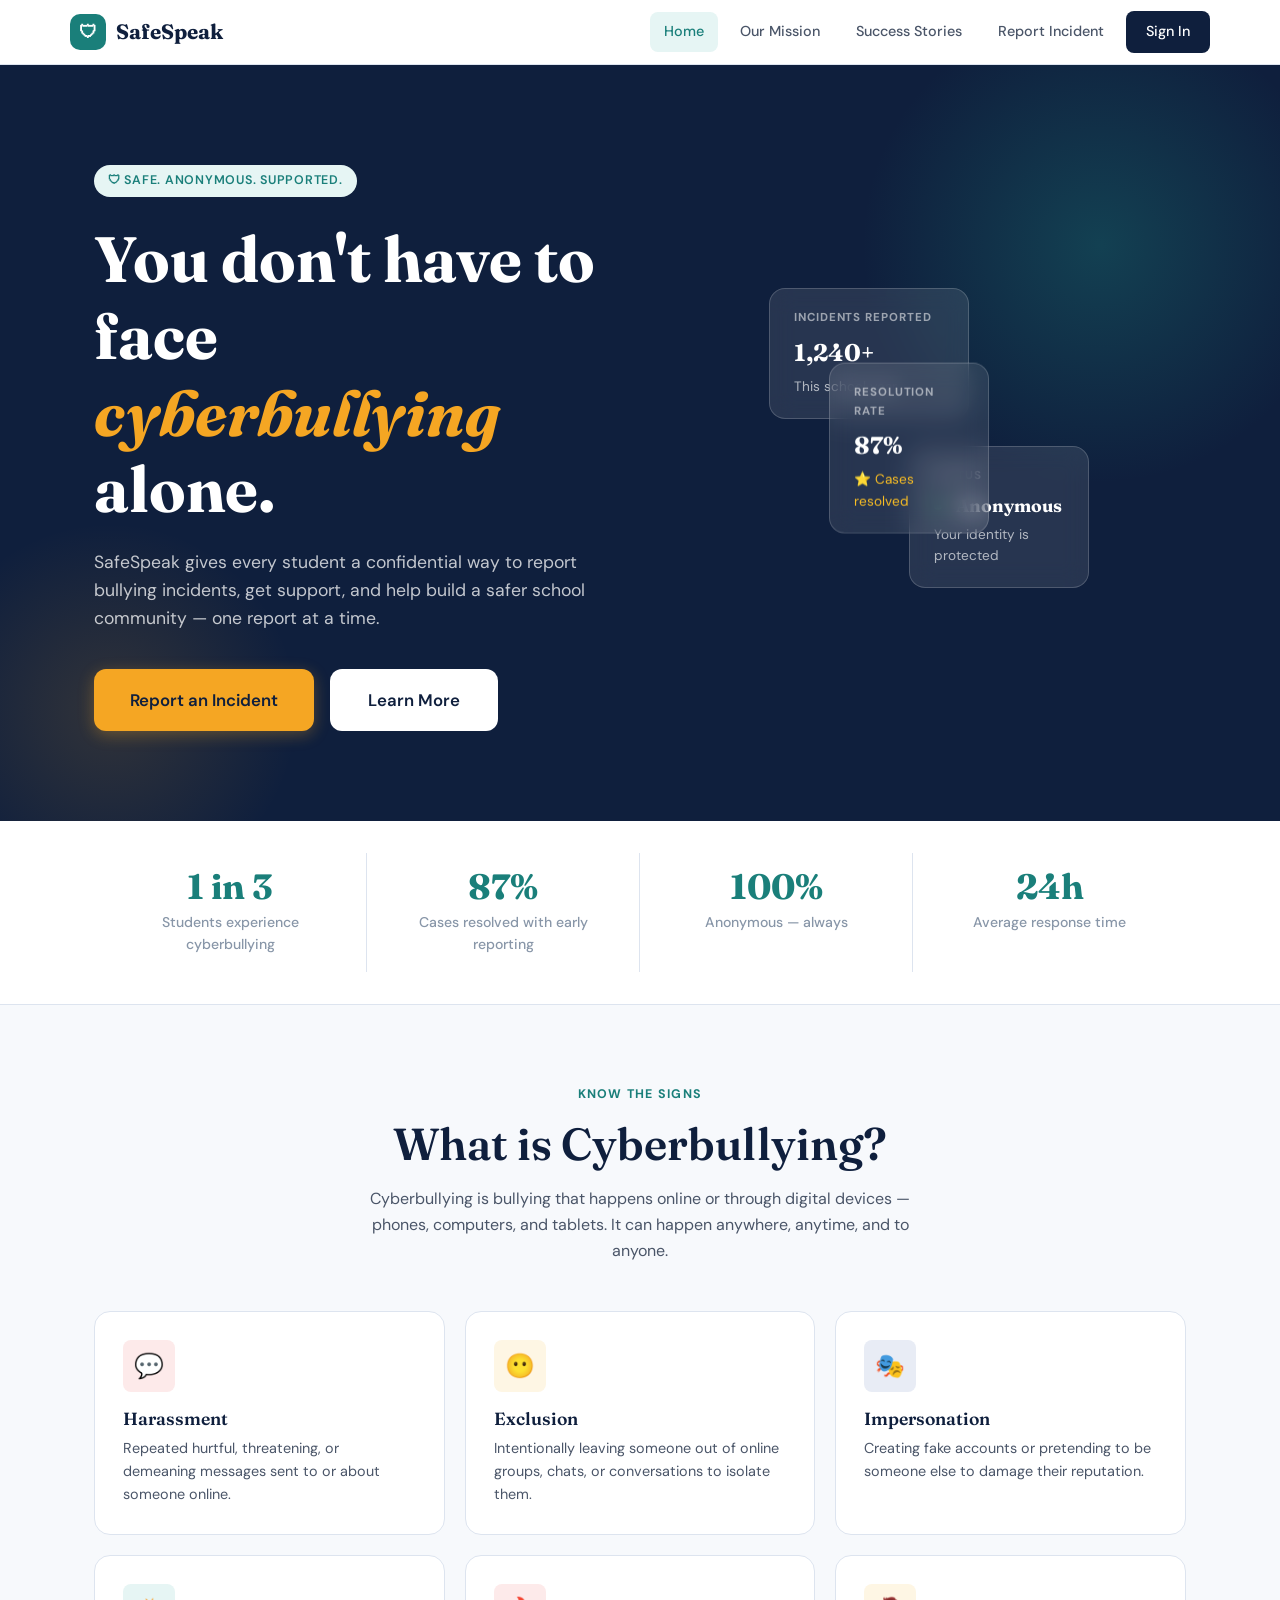
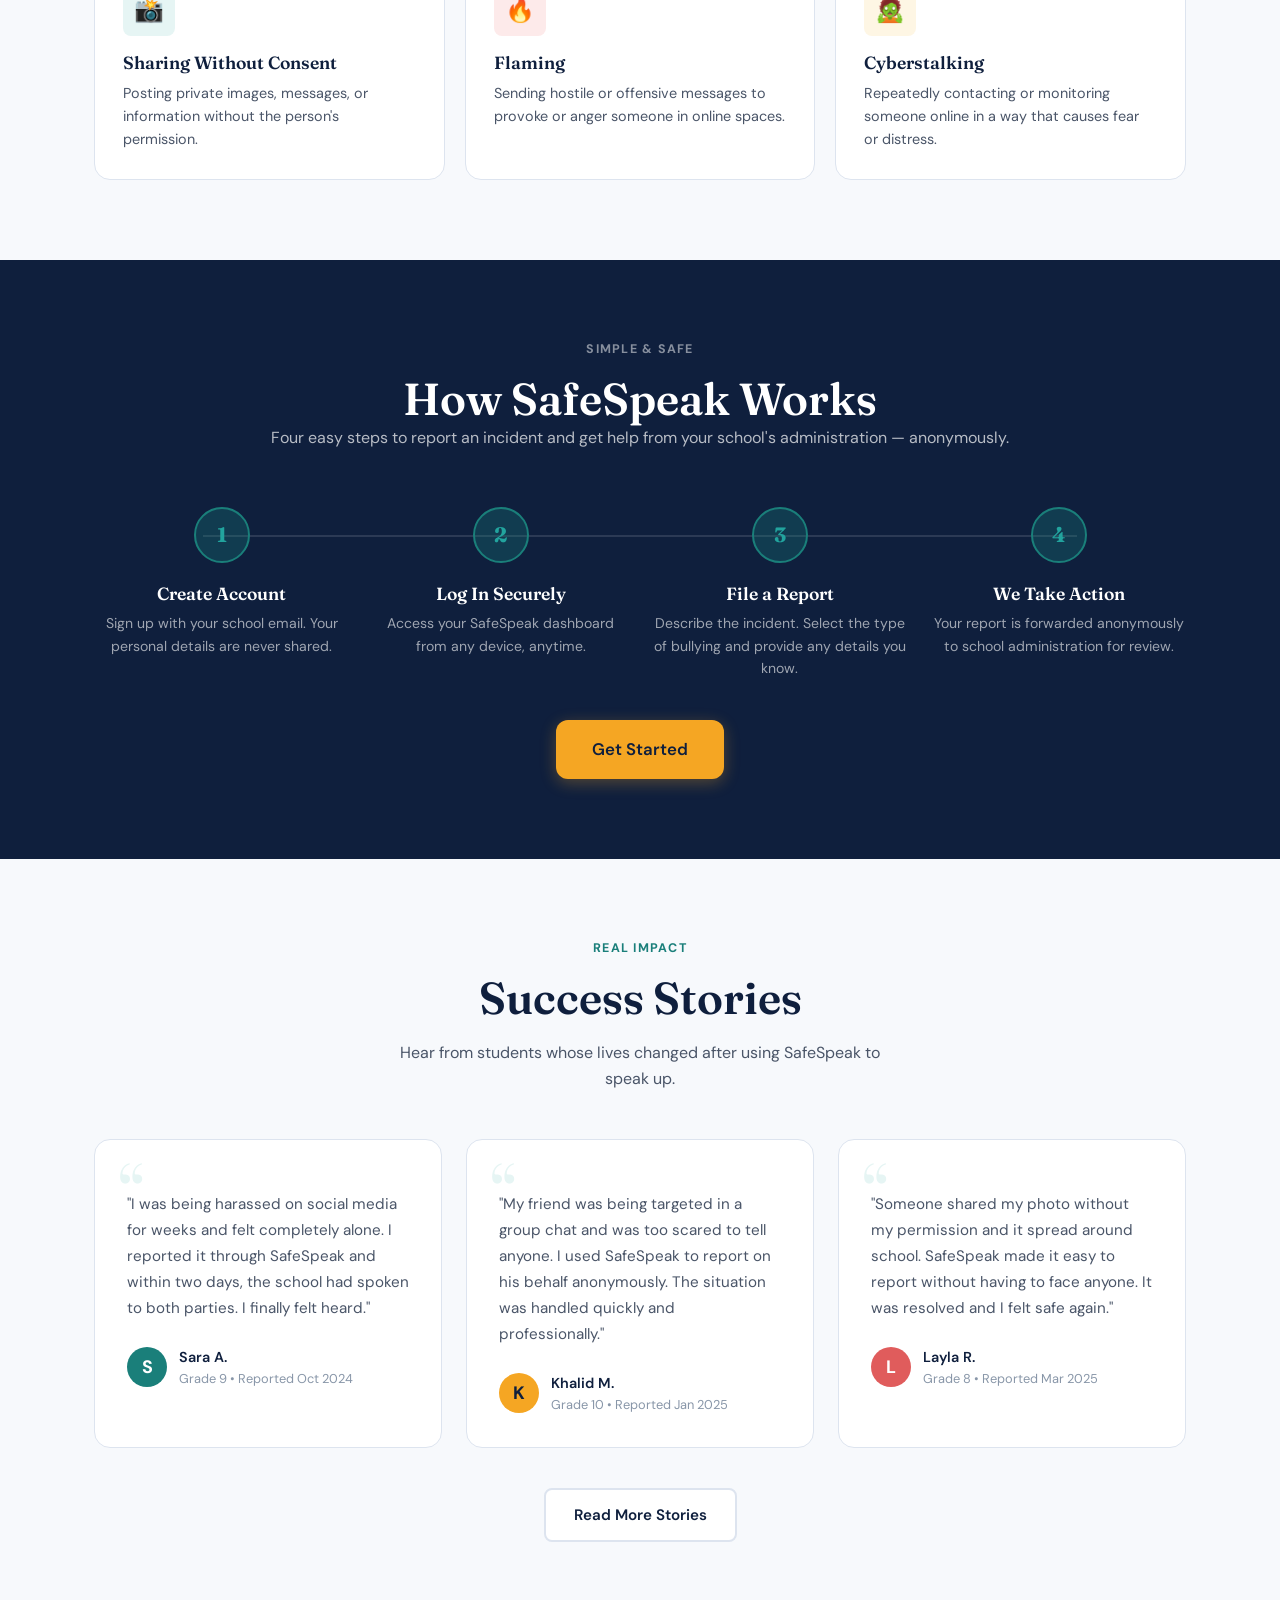
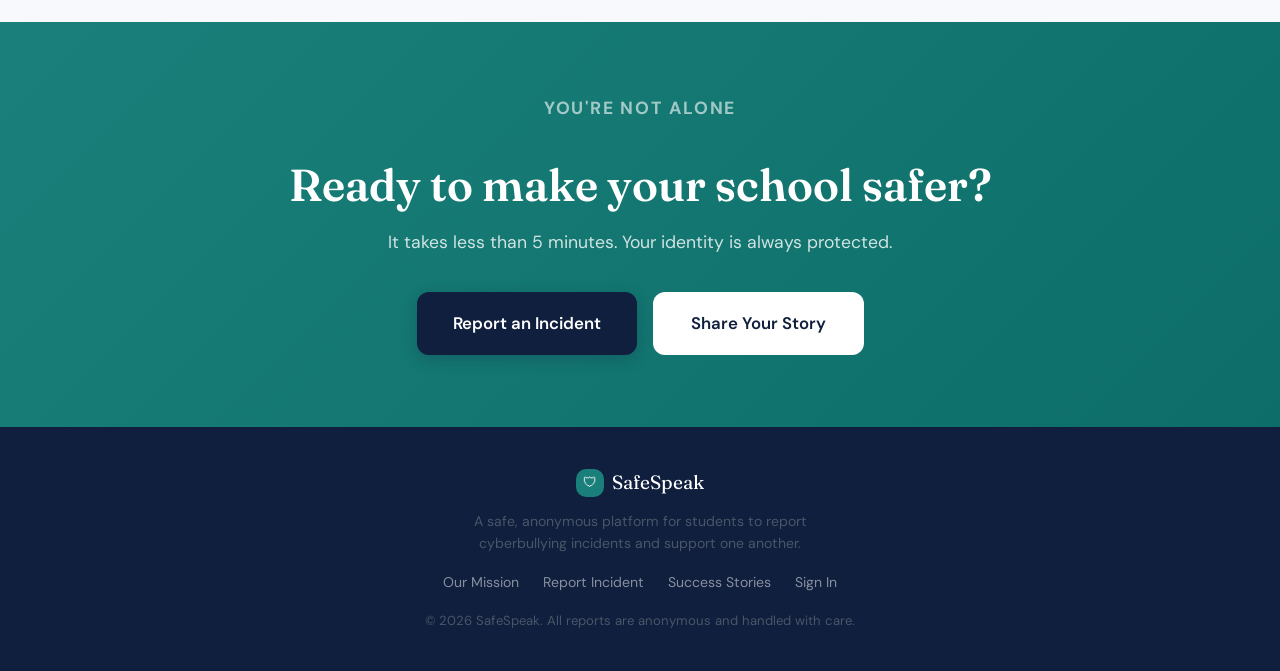
==== commit 77853b8f: "Replace all 'SafeSpace' instances with 'SafeSpeak'" ====
--- a/index.html
+++ b/index.html
@@ -253,7 +253,7 @@
         <a href="pages/stories.html">Success Stories</a>
         <a href="pages/login.html">Sign In</a>
       </div>
-      <p class="footer-copy">© 2025 SafeSpeak. All reports are anonymous and handled with care.</p>
+      <p class="footer-copy">© 2026 SafeSpeak. All reports are anonymous and handled with care.</p>
     </div>
   </footer>
 
--- a/styles/main.css
+++ b/styles/main.css
@@ -1,42 +1,50 @@
 /* =========================================
-   SafeSpace — Main Stylesheet
+   SafesSpeak — Main Stylesheet
    ========================================= */
 
-@import url('https://fonts.googleapis.com/css2?family=Fraunces:ital,opsz,wght@0,9..144,300;0,9..144,600;0,9..144,700;1,9..144,400&family=DM+Sans:wght@300;400;500;600&display=swap');
+@import url("https://fonts.googleapis.com/css2?family=Fraunces:ital,opsz,wght@0,9..144,300;0,9..144,600;0,9..144,700;1,9..144,400&family=DM+Sans:wght@300;400;500;600&display=swap");
 
 /* ── CSS Variables ── */
 :root {
-  --navy:       #0f1f3d;
-  --navy-mid:   #162847;
-  --teal:       #1a7f7a;
+  --navy: #0f1f3d;
+  --navy-mid: #162847;
+  --teal: #1a7f7a;
   --teal-light: #22a49e;
-  --teal-pale:  #e6f5f4;
-  --amber:      #f5a623;
+  --teal-pale: #e6f5f4;
+  --amber: #f5a623;
   --amber-pale: #fef6e4;
-  --coral:      #e05c5c;
-  --white:      #ffffff;
-  --off-white:  #f7f9fc;
-  --text-dark:  #0f1f3d;
-  --text-mid:   #4a5568;
+  --coral: #e05c5c;
+  --white: #ffffff;
+  --off-white: #f7f9fc;
+  --text-dark: #0f1f3d;
+  --text-mid: #4a5568;
   --text-light: #8896a8;
-  --border:     #dde4ef;
-  --shadow-sm:  0 2px 8px rgba(15,31,61,0.08);
-  --shadow-md:  0 8px 32px rgba(15,31,61,0.12);
-  --shadow-lg:  0 20px 60px rgba(15,31,61,0.16);
-  --radius-sm:  8px;
-  --radius-md:  16px;
-  --radius-lg:  24px;
-  --radius-xl:  40px;
+  --border: #dde4ef;
+  --shadow-sm: 0 2px 8px rgba(15, 31, 61, 0.08);
+  --shadow-md: 0 8px 32px rgba(15, 31, 61, 0.12);
+  --shadow-lg: 0 20px 60px rgba(15, 31, 61, 0.16);
+  --radius-sm: 8px;
+  --radius-md: 16px;
+  --radius-lg: 24px;
+  --radius-xl: 40px;
   --transition: all 0.25s cubic-bezier(0.4, 0, 0.2, 1);
 }
 
 /* ── Reset & Base ── */
-*, *::before, *::after { box-sizing: border-box; margin: 0; padding: 0; }
-
-html { scroll-behavior: smooth; }
+*,
+*::before,
+*::after {
+  box-sizing: border-box;
+  margin: 0;
+  padding: 0;
+}
+
+html {
+  scroll-behavior: smooth;
+}
 
 body {
-  font-family: 'DM Sans', sans-serif;
+  font-family: "DM Sans", sans-serif;
   background: var(--off-white);
   color: var(--text-dark);
   line-height: 1.6;
@@ -44,26 +52,58 @@
   -webkit-font-smoothing: antialiased;
 }
 
-img { max-width: 100%; display: block; }
-a  { text-decoration: none; color: inherit; }
-ul { list-style: none; }
+img {
+  max-width: 100%;
+  display: block;
+}
+a {
+  text-decoration: none;
+  color: inherit;
+}
+ul {
+  list-style: none;
+}
 
 /* ── Typography ── */
-h1, h2, h3, h4 {
-  font-family: 'Fraunces', serif;
+h1,
+h2,
+h3,
+h4 {
+  font-family: "Fraunces", serif;
   line-height: 1.2;
   color: var(--navy);
 }
 
-h1 { font-size: clamp(2.4rem, 5vw, 4rem); font-weight: 700; }
-h2 { font-size: clamp(1.8rem, 3.5vw, 2.8rem); font-weight: 600; }
-h3 { font-size: clamp(1.2rem, 2.5vw, 1.6rem); font-weight: 600; }
-h4 { font-size: 1.1rem; font-weight: 600; }
-p  { color: var(--text-mid); font-size: 1rem; }
-
-.italic { font-style: italic; }
-.accent { color: var(--teal); }
-.amber  { color: var(--amber); }
+h1 {
+  font-size: clamp(2.4rem, 5vw, 4rem);
+  font-weight: 700;
+}
+h2 {
+  font-size: clamp(1.8rem, 3.5vw, 2.8rem);
+  font-weight: 600;
+}
+h3 {
+  font-size: clamp(1.2rem, 2.5vw, 1.6rem);
+  font-weight: 600;
+}
+h4 {
+  font-size: 1.1rem;
+  font-weight: 600;
+}
+p {
+  color: var(--text-mid);
+  font-size: 1rem;
+}
+
+.italic {
+  font-style: italic;
+}
+.accent {
+  color: var(--teal);
+}
+.amber {
+  color: var(--amber);
+}
 
 /* ── Layout Utilities ── */
 .container {
@@ -72,31 +112,69 @@
   padding: 0 24px;
 }
 
-.section { padding: 80px 0; }
-.section-sm { padding: 48px 0; }
-
-.flex { display: flex; }
-.flex-center { display: flex; align-items: center; justify-content: center; }
-.flex-between { display: flex; align-items: center; justify-content: space-between; }
-.gap-sm { gap: 12px; }
-.gap-md { gap: 24px; }
-.gap-lg { gap: 40px; }
-
-.grid-2 { display: grid; grid-template-columns: repeat(2, 1fr); gap: 32px; }
-.grid-3 { display: grid; grid-template-columns: repeat(3, 1fr); gap: 28px; }
-
-.text-center { text-align: center; }
-.mt-sm { margin-top: 12px; }
-.mt-md { margin-top: 24px; }
-.mt-lg { margin-top: 40px; }
-.mb-md { margin-bottom: 24px; }
+.section {
+  padding: 80px 0;
+}
+.section-sm {
+  padding: 48px 0;
+}
+
+.flex {
+  display: flex;
+}
+.flex-center {
+  display: flex;
+  align-items: center;
+  justify-content: center;
+}
+.flex-between {
+  display: flex;
+  align-items: center;
+  justify-content: space-between;
+}
+.gap-sm {
+  gap: 12px;
+}
+.gap-md {
+  gap: 24px;
+}
+.gap-lg {
+  gap: 40px;
+}
+
+.grid-2 {
+  display: grid;
+  grid-template-columns: repeat(2, 1fr);
+  gap: 32px;
+}
+.grid-3 {
+  display: grid;
+  grid-template-columns: repeat(3, 1fr);
+  gap: 28px;
+}
+
+.text-center {
+  text-align: center;
+}
+.mt-sm {
+  margin-top: 12px;
+}
+.mt-md {
+  margin-top: 24px;
+}
+.mt-lg {
+  margin-top: 40px;
+}
+.mb-md {
+  margin-bottom: 24px;
+}
 
 /* ── Navbar ── */
 .navbar {
   position: sticky;
   top: 0;
   z-index: 100;
-  background: rgba(255,255,255,0.92);
+  background: rgba(255, 255, 255, 0.92);
   backdrop-filter: blur(16px);
   border-bottom: 1px solid var(--border);
   padding: 0 24px;
@@ -115,7 +193,7 @@
   display: flex;
   align-items: center;
   gap: 10px;
-  font-family: 'Fraunces', serif;
+  font-family: "Fraunces", serif;
   font-size: 1.3rem;
   font-weight: 700;
   color: var(--navy);
@@ -171,7 +249,7 @@
   display: inline-flex;
   align-items: center;
   gap: 8px;
-  font-family: 'DM Sans', sans-serif;
+  font-family: "DM Sans", sans-serif;
   font-size: 0.95rem;
   font-weight: 600;
   padding: 13px 28px;
@@ -186,13 +264,13 @@
 .btn-primary {
   background: var(--teal);
   color: var(--white);
-  box-shadow: 0 4px 16px rgba(26,127,122,0.3);
+  box-shadow: 0 4px 16px rgba(26, 127, 122, 0.3);
 }
 
 .btn-primary:hover {
   background: var(--teal-light);
   transform: translateY(-2px);
-  box-shadow: 0 8px 24px rgba(26,127,122,0.35);
+  box-shadow: 0 8px 24px rgba(26, 127, 122, 0.35);
 }
 
 .btn-secondary {
@@ -210,7 +288,7 @@
 .btn-navy {
   background: var(--navy);
   color: var(--white);
-  box-shadow: 0 4px 16px rgba(15,31,61,0.25);
+  box-shadow: 0 4px 16px rgba(15, 31, 61, 0.25);
 }
 
 .btn-navy:hover {
@@ -221,7 +299,7 @@
 .btn-amber {
   background: var(--amber);
   color: var(--navy);
-  box-shadow: 0 4px 16px rgba(245,166,35,0.3);
+  box-shadow: 0 4px 16px rgba(245, 166, 35, 0.3);
 }
 
 .btn-amber:hover {
@@ -235,7 +313,10 @@
   border-radius: 12px;
 }
 
-.btn-full { width: 100%; justify-content: center; }
+.btn-full {
+  width: 100%;
+  justify-content: center;
+}
 
 /* ── Cards ── */
 .card {
@@ -265,10 +346,22 @@
   border-radius: 100px;
 }
 
-.tag-teal   { background: var(--teal-pale); color: var(--teal); }
-.tag-amber  { background: var(--amber-pale); color: #b07800; }
-.tag-navy   { background: #e8ecf5; color: var(--navy); }
-.tag-coral  { background: #fdeaea; color: var(--coral); }
+.tag-teal {
+  background: var(--teal-pale);
+  color: var(--teal);
+}
+.tag-amber {
+  background: var(--amber-pale);
+  color: #b07800;
+}
+.tag-navy {
+  background: #e8ecf5;
+  color: var(--navy);
+}
+.tag-coral {
+  background: #fdeaea;
+  color: var(--coral);
+}
 
 /* ── Section Labels ── */
 .section-label {
@@ -290,21 +383,33 @@
 }
 
 .hero::before {
-  content: '';
+  content: "";
   position: absolute;
-  top: -60px; right: -60px;
-  width: 480px; height: 480px;
-  background: radial-gradient(circle, rgba(26,127,122,0.35) 0%, transparent 70%);
+  top: -60px;
+  right: -60px;
+  width: 480px;
+  height: 480px;
+  background: radial-gradient(
+    circle,
+    rgba(26, 127, 122, 0.35) 0%,
+    transparent 70%
+  );
   border-radius: 50%;
   pointer-events: none;
 }
 
 .hero::after {
-  content: '';
+  content: "";
   position: absolute;
-  bottom: -80px; left: -80px;
-  width: 380px; height: 380px;
-  background: radial-gradient(circle, rgba(245,166,35,0.15) 0%, transparent 70%);
+  bottom: -80px;
+  left: -80px;
+  width: 380px;
+  height: 380px;
+  background: radial-gradient(
+    circle,
+    rgba(245, 166, 35, 0.15) 0%,
+    transparent 70%
+  );
   border-radius: 50%;
   pointer-events: none;
 }
@@ -318,11 +423,25 @@
   align-items: center;
 }
 
-.hero h1 { color: white; margin-bottom: 20px; }
-.hero h1 em { color: var(--amber); font-style: italic; }
-.hero p   { color: rgba(255,255,255,0.75); font-size: 1.1rem; margin-bottom: 36px; }
-
-.hero-btns { display: flex; gap: 16px; flex-wrap: wrap; }
+.hero h1 {
+  color: white;
+  margin-bottom: 20px;
+}
+.hero h1 em {
+  color: var(--amber);
+  font-style: italic;
+}
+.hero p {
+  color: rgba(255, 255, 255, 0.75);
+  font-size: 1.1rem;
+  margin-bottom: 36px;
+}
+
+.hero-btns {
+  display: flex;
+  gap: 16px;
+  flex-wrap: wrap;
+}
 
 .hero-visual {
   display: flex;
@@ -338,9 +457,9 @@
 
 .floating-card {
   position: absolute;
-  background: rgba(255,255,255,0.1);
+  background: rgba(255, 255, 255, 0.1);
   backdrop-filter: blur(12px);
-  border: 1px solid rgba(255,255,255,0.18);
+  border: 1px solid rgba(255, 255, 255, 0.18);
   border-radius: var(--radius-md);
   padding: 20px 24px;
   color: white;
@@ -348,31 +467,48 @@
 }
 
 .floating-card:nth-child(1) {
-  top: 0; left: 0; width: 200px;
+  top: 0;
+  left: 0;
+  width: 200px;
   animation-delay: 0s;
 }
 
 .floating-card:nth-child(2) {
-  bottom: 20px; right: 0; width: 180px;
+  bottom: 20px;
+  right: 0;
+  width: 180px;
   animation-delay: 1.5s;
 }
 
 .floating-card:nth-child(3) {
-  top: 50%; left: 60px; width: 160px; transform: translateY(-50%);
+  top: 50%;
+  left: 60px;
+  width: 160px;
+  transform: translateY(-50%);
   animation-delay: 0.8s;
 }
 
 @keyframes float {
-  0%, 100% { transform: translateY(0); }
-  50%       { transform: translateY(-12px); }
+  0%,
+  100% {
+    transform: translateY(0);
+  }
+  50% {
+    transform: translateY(-12px);
+  }
 }
 
 .floating-card:nth-child(3) {
   animation: float3 4s ease-in-out infinite 0.8s;
 }
 @keyframes float3 {
-  0%, 100% { transform: translateY(-50%); }
-  50%       { transform: translateY(calc(-50% - 12px)); }
+  0%,
+  100% {
+    transform: translateY(-50%);
+  }
+  50% {
+    transform: translateY(calc(-50% - 12px));
+  }
 }
 
 .fc-label {
@@ -380,12 +516,12 @@
   font-weight: 700;
   text-transform: uppercase;
   letter-spacing: 0.08em;
-  color: rgba(255,255,255,0.55);
+  color: rgba(255, 255, 255, 0.55);
   margin-bottom: 6px;
 }
 
 .fc-value {
-  font-family: 'Fraunces', serif;
+  font-family: "Fraunces", serif;
   font-size: 1.5rem;
   font-weight: 700;
   color: white;
@@ -393,13 +529,14 @@
 
 .fc-sub {
   font-size: 0.85rem;
-  color: rgba(255,255,255,0.65);
+  color: rgba(255, 255, 255, 0.65);
   margin-top: 4px;
 }
 
 .fc-dot {
   display: inline-block;
-  width: 8px; height: 8px;
+  width: 8px;
+  height: 8px;
   border-radius: 50%;
   margin-right: 6px;
 }
@@ -423,10 +560,12 @@
   border-right: 1px solid var(--border);
 }
 
-.stat-item:last-child { border-right: none; }
+.stat-item:last-child {
+  border-right: none;
+}
 
 .stat-number {
-  font-family: 'Fraunces', serif;
+  font-family: "Fraunces", serif;
   font-size: 2.2rem;
   font-weight: 700;
   color: var(--teal);
@@ -467,7 +606,8 @@
 }
 
 .type-icon {
-  width: 52px; height: 52px;
+  width: 52px;
+  height: 52px;
   border-radius: var(--radius-sm);
   display: flex;
   align-items: center;
@@ -476,13 +616,24 @@
   margin-bottom: 16px;
 }
 
-.type-card h4 { margin-bottom: 8px; }
-.type-card p  { font-size: 0.9rem; }
+.type-card h4 {
+  margin-bottom: 8px;
+}
+.type-card p {
+  font-size: 0.9rem;
+}
 
 /* ── How It Works ── */
-.how-it-works { background: var(--navy); color: white; }
-.how-it-works h2 { color: white; }
-.how-it-works p  { color: rgba(255,255,255,0.7); }
+.how-it-works {
+  background: var(--navy);
+  color: white;
+}
+.how-it-works h2 {
+  color: white;
+}
+.how-it-works p {
+  color: rgba(255, 255, 255, 0.7);
+}
 
 .steps-row {
   display: grid;
@@ -493,11 +644,13 @@
 }
 
 .steps-row::before {
-  content: '';
+  content: "";
   position: absolute;
-  top: 28px; left: 10%; right: 10%;
+  top: 28px;
+  left: 10%;
+  right: 10%;
   height: 2px;
-  background: rgba(255,255,255,0.12);
+  background: rgba(255, 255, 255, 0.12);
   z-index: 0;
 }
 
@@ -508,25 +661,34 @@
 }
 
 .step-num {
-  width: 56px; height: 56px;
+  width: 56px;
+  height: 56px;
   border-radius: 50%;
-  background: rgba(26,127,122,0.3);
+  background: rgba(26, 127, 122, 0.3);
   border: 2px solid var(--teal);
   display: flex;
   align-items: center;
   justify-content: center;
-  font-family: 'Fraunces', serif;
+  font-family: "Fraunces", serif;
   font-size: 1.3rem;
   font-weight: 700;
   color: var(--teal-light);
   margin: 0 auto 20px;
 }
 
-.step h4 { color: white; margin-bottom: 8px; }
-.step p   { font-size: 0.88rem; color: rgba(255,255,255,0.6); }
+.step h4 {
+  color: white;
+  margin-bottom: 8px;
+}
+.step p {
+  font-size: 0.88rem;
+  color: rgba(255, 255, 255, 0.6);
+}
 
 /* ── Success Stories ── */
-.stories-section { background: var(--off-white); }
+.stories-section {
+  background: var(--off-white);
+}
 
 .story-cards {
   display: grid;
@@ -544,13 +706,17 @@
   position: relative;
 }
 
-.story-card:hover { box-shadow: var(--shadow-md); transform: translateY(-4px); }
+.story-card:hover {
+  box-shadow: var(--shadow-md);
+  transform: translateY(-4px);
+}
 
 .story-card::before {
-  content: '\201C';
+  content: "\201C";
   position: absolute;
-  top: 16px; left: 24px;
-  font-family: 'Fraunces', serif;
+  top: 16px;
+  left: 24px;
+  font-family: "Fraunces", serif;
   font-size: 5rem;
   line-height: 1;
   color: var(--teal-pale);
@@ -573,7 +739,8 @@
 }
 
 .author-avatar {
-  width: 40px; height: 40px;
+  width: 40px;
+  height: 40px;
   border-radius: 50%;
   display: flex;
   align-items: center;
@@ -603,19 +770,26 @@
   color: white;
 }
 
-.cta-banner h2 { color: white; margin-bottom: 16px; }
-.cta-banner p  { color: rgba(255,255,255,0.8); font-size: 1.1rem; margin-bottom: 36px; }
+.cta-banner h2 {
+  color: white;
+  margin-bottom: 16px;
+}
+.cta-banner p {
+  color: rgba(255, 255, 255, 0.8);
+  font-size: 1.1rem;
+  margin-bottom: 36px;
+}
 
 /* ── Footer ── */
 .footer {
   background: var(--navy);
-  color: rgba(255,255,255,0.55);
+  color: rgba(255, 255, 255, 0.55);
   padding: 40px 0;
   text-align: center;
 }
 
 .footer-logo {
-  font-family: 'Fraunces', serif;
+  font-family: "Fraunces", serif;
   font-size: 1.2rem;
   color: white;
   margin-bottom: 12px;
@@ -634,11 +808,13 @@
 
 .footer-links a {
   font-size: 0.88rem;
-  color: rgba(255,255,255,0.5);
+  color: rgba(255, 255, 255, 0.5);
   transition: var(--transition);
 }
 
-.footer-links a:hover { color: var(--teal-light); }
+.footer-links a:hover {
+  color: var(--teal-light);
+}
 
 .footer-copy {
   font-size: 0.82rem;
@@ -657,10 +833,23 @@
   padding: 60px 24px 80px;
 }
 
-.form-header { text-align: center; margin-bottom: 40px; }
-.form-header .section-label { display: block; margin-bottom: 8px; }
-.form-header h1 { font-size: clamp(1.8rem, 4vw, 2.4rem); margin-bottom: 12px; }
-.form-header p  { font-size: 1rem; max-width: 420px; margin: 0 auto; }
+.form-header {
+  text-align: center;
+  margin-bottom: 40px;
+}
+.form-header .section-label {
+  display: block;
+  margin-bottom: 8px;
+}
+.form-header h1 {
+  font-size: clamp(1.8rem, 4vw, 2.4rem);
+  margin-bottom: 12px;
+}
+.form-header p {
+  font-size: 1rem;
+  max-width: 420px;
+  margin: 0 auto;
+}
 
 .form-card {
   background: white;
@@ -670,7 +859,9 @@
   border: 1px solid var(--border);
 }
 
-.form-group { margin-bottom: 24px; }
+.form-group {
+  margin-bottom: 24px;
+}
 
 .form-group label {
   display: block;
@@ -681,14 +872,17 @@
   letter-spacing: 0.01em;
 }
 
-.form-group label .req { color: var(--coral); margin-left: 3px; }
+.form-group label .req {
+  color: var(--coral);
+  margin-left: 3px;
+}
 
 .form-control {
   width: 100%;
   padding: 12px 16px;
   border: 1.5px solid var(--border);
   border-radius: var(--radius-sm);
-  font-family: 'DM Sans', sans-serif;
+  font-family: "DM Sans", sans-serif;
   font-size: 0.95rem;
   color: var(--text-dark);
   background: var(--off-white);
@@ -700,10 +894,12 @@
 .form-control:focus {
   border-color: var(--teal);
   background: white;
-  box-shadow: 0 0 0 4px rgba(26,127,122,0.1);
-}
-
-.form-control::placeholder { color: var(--text-light); }
+  box-shadow: 0 0 0 4px rgba(26, 127, 122, 0.1);
+}
+
+.form-control::placeholder {
+  color: var(--text-light);
+}
 
 textarea.form-control {
   resize: vertical;
@@ -711,12 +907,22 @@
   line-height: 1.6;
 }
 
-select.form-control { cursor: pointer; }
-
-.form-row { display: grid; grid-template-columns: 1fr 1fr; gap: 20px; }
+select.form-control {
+  cursor: pointer;
+}
+
+.form-row {
+  display: grid;
+  grid-template-columns: 1fr 1fr;
+  gap: 20px;
+}
 
 /* ── Checkbox Group ── */
-.checkbox-group { display: flex; flex-direction: column; gap: 10px; }
+.checkbox-group {
+  display: flex;
+  flex-direction: column;
+  gap: 10px;
+}
 
 .checkbox-item {
   display: flex;
@@ -730,13 +936,22 @@
   user-select: none;
 }
 
-.checkbox-item:hover { border-color: var(--teal); background: var(--teal-pale); }
-.checkbox-item.checked { border-color: var(--teal); background: var(--teal-pale); }
-
-.checkbox-item input[type="checkbox"] { display: none; }
+.checkbox-item:hover {
+  border-color: var(--teal);
+  background: var(--teal-pale);
+}
+.checkbox-item.checked {
+  border-color: var(--teal);
+  background: var(--teal-pale);
+}
+
+.checkbox-item input[type="checkbox"] {
+  display: none;
+}
 
 .checkmark {
-  width: 20px; height: 20px;
+  width: 20px;
+  height: 20px;
   border: 2px solid var(--border);
   border-radius: 5px;
   flex-shrink: 0;
@@ -759,7 +974,9 @@
   color: var(--text-dark);
 }
 
-.checkbox-icon { font-size: 18px; }
+.checkbox-icon {
+  font-size: 18px;
+}
 
 /* ── Anonymous Notice ── */
 .anon-notice {
@@ -767,7 +984,7 @@
   align-items: flex-start;
   gap: 14px;
   background: var(--teal-pale);
-  border: 1px solid rgba(26,127,122,0.2);
+  border: 1px solid rgba(26, 127, 122, 0.2);
   border-radius: var(--radius-sm);
   padding: 16px 20px;
   margin-bottom: 28px;
@@ -785,7 +1002,9 @@
   line-height: 1.5;
 }
 
-.anon-text strong { color: var(--navy); }
+.anon-text strong {
+  color: var(--navy);
+}
 
 /* ── Login Page ── */
 .login-page {
@@ -796,13 +1015,20 @@
 }
 
 .login-page .navbar {
-  background: rgba(15,31,61,0.9);
-  border-bottom: 1px solid rgba(255,255,255,0.1);
-}
-
-.login-page .nav-logo { color: white; }
-.login-page .nav-links a { color: rgba(255,255,255,0.6); }
-.login-page .nav-links a:hover { color: white; background: rgba(255,255,255,0.1); }
+  background: rgba(15, 31, 61, 0.9);
+  border-bottom: 1px solid rgba(255, 255, 255, 0.1);
+}
+
+.login-page .nav-logo {
+  color: white;
+}
+.login-page .nav-links a {
+  color: rgba(255, 255, 255, 0.6);
+}
+.login-page .nav-links a:hover {
+  color: white;
+  background: rgba(255, 255, 255, 0.1);
+}
 
 .login-bg {
   flex: 1;
@@ -815,20 +1041,32 @@
 }
 
 .login-bg::before {
-  content: '';
+  content: "";
   position: absolute;
-  top: -100px; right: -100px;
-  width: 500px; height: 500px;
-  background: radial-gradient(circle, rgba(26,127,122,0.2) 0%, transparent 70%);
+  top: -100px;
+  right: -100px;
+  width: 500px;
+  height: 500px;
+  background: radial-gradient(
+    circle,
+    rgba(26, 127, 122, 0.2) 0%,
+    transparent 70%
+  );
   border-radius: 50%;
 }
 
 .login-bg::after {
-  content: '';
+  content: "";
   position: absolute;
-  bottom: -100px; left: -100px;
-  width: 400px; height: 400px;
-  background: radial-gradient(circle, rgba(245,166,35,0.1) 0%, transparent 70%);
+  bottom: -100px;
+  left: -100px;
+  width: 400px;
+  height: 400px;
+  background: radial-gradient(
+    circle,
+    rgba(245, 166, 35, 0.1) 0%,
+    transparent 70%
+  );
   border-radius: 50%;
 }
 
@@ -851,7 +1089,7 @@
   align-items: center;
   justify-content: center;
   gap: 10px;
-  font-family: 'Fraunces', serif;
+  font-family: "Fraunces", serif;
   font-size: 1.4rem;
   font-weight: 700;
   color: var(--navy);
@@ -869,20 +1107,30 @@
   margin-bottom: 28px;
 }
 
-.password-wrapper { position: relative; }
-
-.password-wrapper .form-control { padding-right: 48px; }
+.password-wrapper {
+  position: relative;
+}
+
+.password-wrapper .form-control {
+  padding-right: 48px;
+}
 
 .toggle-pw {
   position: absolute;
-  right: 14px; top: 50%;
+  right: 14px;
+  top: 50%;
   transform: translateY(-50%);
-  background: none; border: none;
-  cursor: pointer; font-size: 18px; color: var(--text-light);
+  background: none;
+  border: none;
+  cursor: pointer;
+  font-size: 18px;
+  color: var(--text-light);
   transition: var(--transition);
 }
 
-.toggle-pw:hover { color: var(--teal); }
+.toggle-pw:hover {
+  color: var(--teal);
+}
 
 .form-options {
   display: flex;
@@ -900,7 +1148,9 @@
   cursor: pointer;
 }
 
-.remember input { accent-color: var(--teal); }
+.remember input {
+  accent-color: var(--teal);
+}
 
 .forgot-link {
   font-size: 0.88rem;
@@ -909,7 +1159,9 @@
   transition: var(--transition);
 }
 
-.forgot-link:hover { color: var(--navy); }
+.forgot-link:hover {
+  color: var(--navy);
+}
 
 .divider {
   display: flex;
@@ -920,7 +1172,7 @@
 
 .divider::before,
 .divider::after {
-  content: '';
+  content: "";
   flex: 1;
   height: 1px;
   background: var(--border);
@@ -939,13 +1191,16 @@
   color: var(--text-light);
 }
 
-.login-footer a { color: var(--teal); font-weight: 600; }
+.login-footer a {
+  color: var(--teal);
+  font-weight: 600;
+}
 
 .privacy-note {
   text-align: center;
   margin-top: 28px;
   font-size: 0.8rem;
-  color: rgba(255,255,255,0.35);
+  color: rgba(255, 255, 255, 0.35);
   display: flex;
   align-items: center;
   justify-content: center;
@@ -963,20 +1218,41 @@
 }
 
 .page-header::before {
-  content: '';
+  content: "";
   position: absolute;
-  top: -40px; right: -40px;
-  width: 280px; height: 280px;
-  background: radial-gradient(circle, rgba(26,127,122,0.3) 0%, transparent 70%);
+  top: -40px;
+  right: -40px;
+  width: 280px;
+  height: 280px;
+  background: radial-gradient(
+    circle,
+    rgba(26, 127, 122, 0.3) 0%,
+    transparent 70%
+  );
   border-radius: 50%;
 }
 
-.page-header .section-label { color: rgba(255,255,255,0.5); margin-bottom: 10px; display: block; }
-.page-header h1 { color: white; font-size: clamp(1.8rem, 4vw, 2.8rem); margin-bottom: 12px; }
-.page-header p  { color: rgba(255,255,255,0.65); font-size: 1rem; max-width: 480px; margin: 0 auto; }
+.page-header .section-label {
+  color: rgba(255, 255, 255, 0.5);
+  margin-bottom: 10px;
+  display: block;
+}
+.page-header h1 {
+  color: white;
+  font-size: clamp(1.8rem, 4vw, 2.8rem);
+  margin-bottom: 12px;
+}
+.page-header p {
+  color: rgba(255, 255, 255, 0.65);
+  font-size: 1rem;
+  max-width: 480px;
+  margin: 0 auto;
+}
 
 /* ── Mission Page ── */
-.mission-intro { background: white; }
+.mission-intro {
+  background: white;
+}
 
 .mission-split {
   display: grid;
@@ -995,43 +1271,79 @@
 }
 
 .mission-stat-card {
-  background: rgba(255,255,255,0.08);
-  border: 1px solid rgba(255,255,255,0.12);
+  background: rgba(255, 255, 255, 0.08);
+  border: 1px solid rgba(255, 255, 255, 0.12);
   border-radius: var(--radius-md);
   padding: 20px 24px;
   color: white;
 }
 
-.msn { font-family: 'Fraunces', serif; font-size: 2.2rem; font-weight: 700; color: var(--teal-light); }
-.msl { font-size: 0.9rem; color: rgba(255,255,255,0.6); margin-top: 4px; }
-
-.mission-values { background: var(--off-white); }
-.values-grid { display: grid; grid-template-columns: repeat(2, 1fr); gap: 24px; margin-top: 48px; }
+.msn {
+  font-family: "Fraunces", serif;
+  font-size: 2.2rem;
+  font-weight: 700;
+  color: var(--teal-light);
+}
+.msl {
+  font-size: 0.9rem;
+  color: rgba(255, 255, 255, 0.6);
+  margin-top: 4px;
+}
+
+.mission-values {
+  background: var(--off-white);
+}
+.values-grid {
+  display: grid;
+  grid-template-columns: repeat(2, 1fr);
+  gap: 24px;
+  margin-top: 48px;
+}
 
 .value-card {
   background: white;
   border-radius: var(--radius-md);
   padding: 28px 32px;
   border: 1px solid var(--border);
-  display: flex; gap: 20px; align-items: flex-start;
+  display: flex;
+  gap: 20px;
+  align-items: flex-start;
   transition: var(--transition);
 }
 
-.value-card:hover { box-shadow: var(--shadow-md); transform: translateY(-3px); }
+.value-card:hover {
+  box-shadow: var(--shadow-md);
+  transform: translateY(-3px);
+}
 
 .value-icon-wrap {
-  width: 52px; height: 52px;
+  width: 52px;
+  height: 52px;
   border-radius: var(--radius-sm);
   background: var(--teal-pale);
-  display: flex; align-items: center; justify-content: center;
-  font-size: 24px; flex-shrink: 0;
-}
-
-.value-card h4 { margin-bottom: 6px; }
-.value-card p  { font-size: 0.9rem; }
-
-.team-section { background: white; }
-.team-grid { display: grid; grid-template-columns: repeat(3, 1fr); gap: 28px; margin-top: 48px; }
+  display: flex;
+  align-items: center;
+  justify-content: center;
+  font-size: 24px;
+  flex-shrink: 0;
+}
+
+.value-card h4 {
+  margin-bottom: 6px;
+}
+.value-card p {
+  font-size: 0.9rem;
+}
+
+.team-section {
+  background: white;
+}
+.team-grid {
+  display: grid;
+  grid-template-columns: repeat(3, 1fr);
+  gap: 28px;
+  margin-top: 48px;
+}
 
 .team-card {
   background: var(--off-white);
@@ -1042,63 +1354,146 @@
   transition: var(--transition);
 }
 
-.team-card:hover { box-shadow: var(--shadow-md); transform: translateY(-4px); }
+.team-card:hover {
+  box-shadow: var(--shadow-md);
+  transform: translateY(-4px);
+}
 
 .team-avatar {
-  width: 72px; height: 72px;
+  width: 72px;
+  height: 72px;
   border-radius: 50%;
-  display: flex; align-items: center; justify-content: center;
-  font-size: 32px; margin: 0 auto 16px;
-}
-
-.team-card h4 { margin-bottom: 4px; }
-.team-card .role { font-size: 0.85rem; color: var(--teal); font-weight: 600; margin-bottom: 10px; }
-.team-card p { font-size: 0.88rem; }
+  display: flex;
+  align-items: center;
+  justify-content: center;
+  font-size: 32px;
+  margin: 0 auto 16px;
+}
+
+.team-card h4 {
+  margin-bottom: 4px;
+}
+.team-card .role {
+  font-size: 0.85rem;
+  color: var(--teal);
+  font-weight: 600;
+  margin-bottom: 10px;
+}
+.team-card p {
+  font-size: 0.88rem;
+}
 
 /* ── Success / Confirmation ── */
 .success-banner {
   background: linear-gradient(135deg, #e6f5f4 0%, #d0eeec 100%);
-  border: 1px solid rgba(26,127,122,0.2);
+  border: 1px solid rgba(26, 127, 122, 0.2);
   border-radius: var(--radius-md);
   padding: 32px;
   text-align: center;
   margin-bottom: 32px;
 }
 
-.success-icon { font-size: 48px; margin-bottom: 12px; }
-.success-banner h3 { color: var(--teal); margin-bottom: 8px; }
-.success-banner p  { font-size: 0.92rem; }
+.success-icon {
+  font-size: 48px;
+  margin-bottom: 12px;
+}
+.success-banner h3 {
+  color: var(--teal);
+  margin-bottom: 8px;
+}
+.success-banner p {
+  font-size: 0.92rem;
+}
 
 /* ── Responsive ── */
 @media (max-width: 900px) {
-  .hero-inner, .mission-split { grid-template-columns: 1fr; }
-  .hero-visual { display: none; }
-  .types-grid, .story-cards, .team-grid { grid-template-columns: repeat(2, 1fr); }
-  .steps-row, .stats-inner { grid-template-columns: repeat(2, 1fr); }
-  .steps-row::before { display: none; }
-  .stat-item { border-right: none; border-bottom: 1px solid var(--border); }
-  .values-grid { grid-template-columns: 1fr; }
-  .grid-2 { grid-template-columns: 1fr; }
+  .hero-inner,
+  .mission-split {
+    grid-template-columns: 1fr;
+  }
+  .hero-visual {
+    display: none;
+  }
+  .types-grid,
+  .story-cards,
+  .team-grid {
+    grid-template-columns: repeat(2, 1fr);
+  }
+  .steps-row,
+  .stats-inner {
+    grid-template-columns: repeat(2, 1fr);
+  }
+  .steps-row::before {
+    display: none;
+  }
+  .stat-item {
+    border-right: none;
+    border-bottom: 1px solid var(--border);
+  }
+  .values-grid {
+    grid-template-columns: 1fr;
+  }
+  .grid-2 {
+    grid-template-columns: 1fr;
+  }
 }
 
 @media (max-width: 600px) {
-  .types-grid, .story-cards, .team-grid { grid-template-columns: 1fr; }
-  .form-row { grid-template-columns: 1fr; }
-  .form-card, .login-card { padding: 28px 20px; }
-  .nav-links { display: none; }
-  .hero-btns { flex-direction: column; }
-  .hero-btns .btn { width: 100%; justify-content: center; }
-  .stats-inner { grid-template-columns: repeat(2, 1fr); }
+  .types-grid,
+  .story-cards,
+  .team-grid {
+    grid-template-columns: 1fr;
+  }
+  .form-row {
+    grid-template-columns: 1fr;
+  }
+  .form-card,
+  .login-card {
+    padding: 28px 20px;
+  }
+  .nav-links {
+    display: none;
+  }
+  .hero-btns {
+    flex-direction: column;
+  }
+  .hero-btns .btn {
+    width: 100%;
+    justify-content: center;
+  }
+  .stats-inner {
+    grid-template-columns: repeat(2, 1fr);
+  }
 }
 
 /* ── Animations ── */
 @keyframes fadeInUp {
-  from { opacity: 0; transform: translateY(24px); }
-  to   { opacity: 1; transform: translateY(0); }
-}
-
-.fade-in { animation: fadeInUp 0.6s ease forwards; }
-.delay-1 { animation-delay: 0.1s; opacity: 0; }
-.delay-2 { animation-delay: 0.2s; opacity: 0; }
-.delay-3 { animation-delay: 0.3s; opacity: 0; }
-.delay-4 { animation-delay: 0.4s; opacity: 0; }
+  from {
+    opacity: 0;
+    transform: translateY(24px);
+  }
+  to {
+    opacity: 1;
+    transform: translateY(0);
+  }
+}
+
+.fade-in {
+  animation: fadeInUp 0.6s ease forwards;
+}
+.delay-1 {
+  animation-delay: 0.1s;
+  opacity: 0;
+}
+.delay-2 {
+  animation-delay: 0.2s;
+  opacity: 0;
+}
+.delay-3 {
+  animation-delay: 0.3s;
+  opacity: 0;
+}
+.delay-4 {
+  animation-delay: 0.4s;
+  opacity: 0;
+}
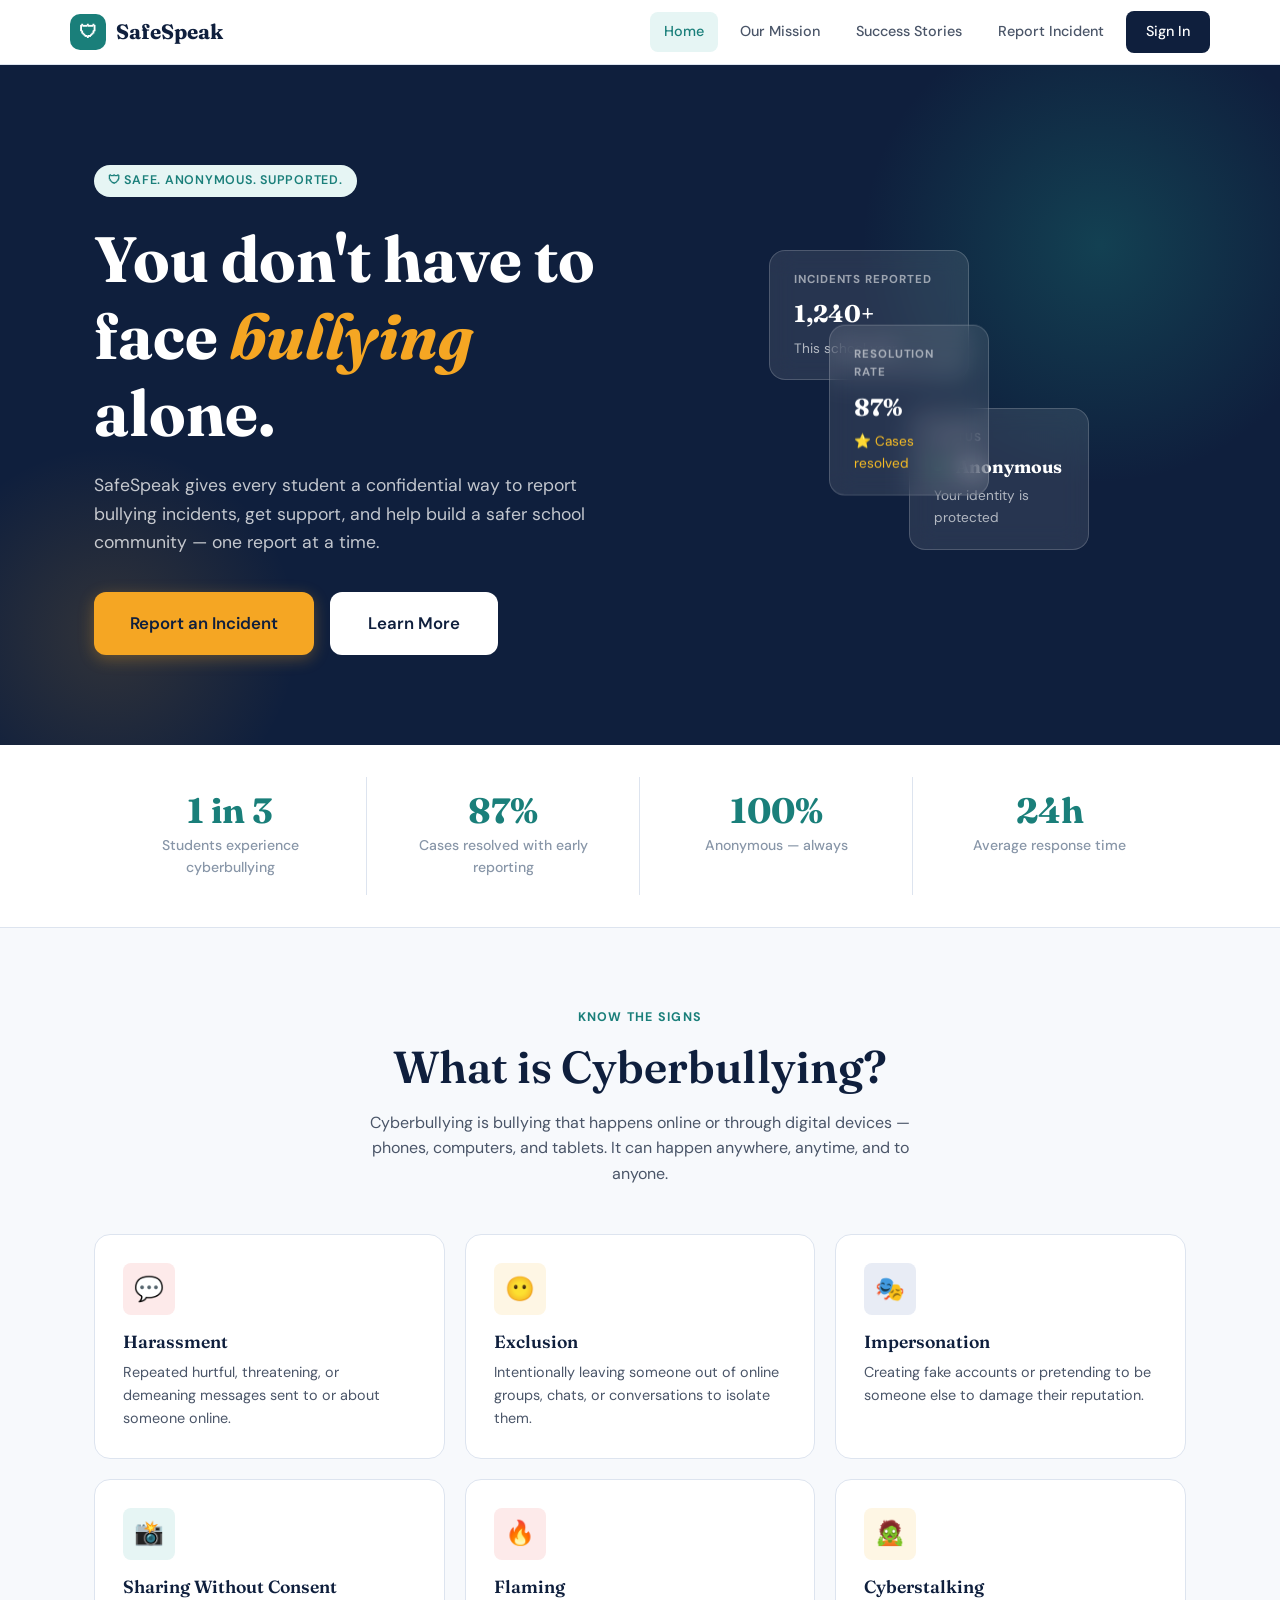
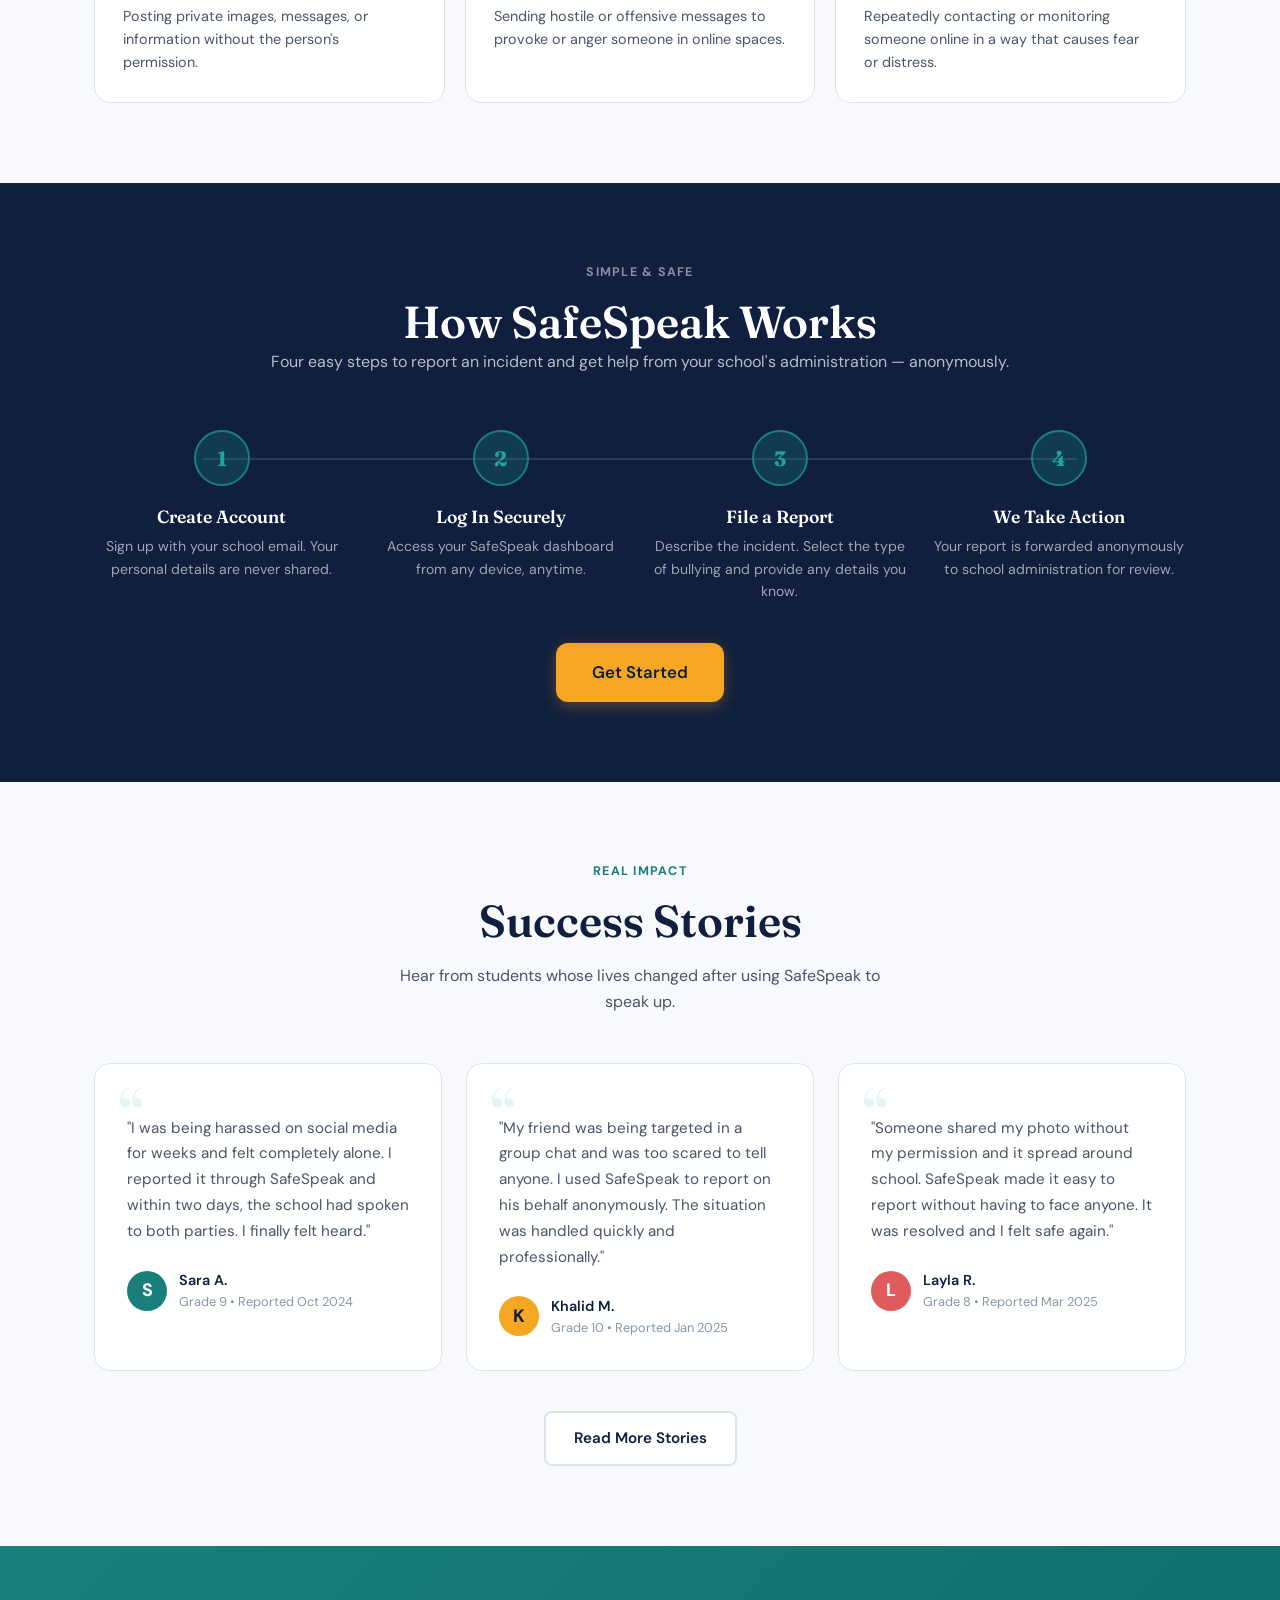
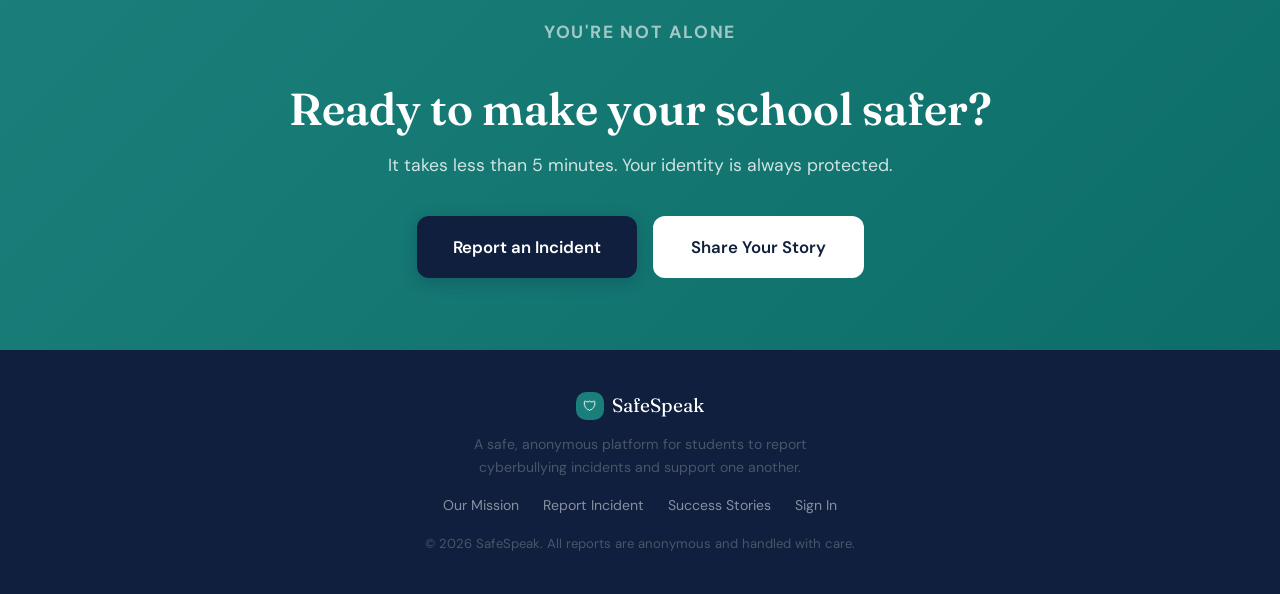
==== commit aa8b9f89: "Change 'cyberbullying' to 'bullying' in hero section & remove proof or evidence in the report form" ====
--- a/index.html
+++ b/index.html
@@ -31,7 +31,7 @@
       <div class="hero-inner">
         <div class="hero-content fade-in">
           <div class="tag tag-teal mb-md">🛡 Safe. Anonymous. Supported.</div>
-          <h1>You don't have to face <em>cyberbullying</em> alone.</h1>
+          <h1>You don't have to face <em>bullying</em> alone.</h1>
           <p>SafeSpeak gives every student a confidential way to report bullying incidents, get support, and help build a safer school community — one report at a time.</p>
           <div class="hero-btns">
             <a href="pages/login.html" class="btn btn-amber btn-lg">Report an Incident</a>
